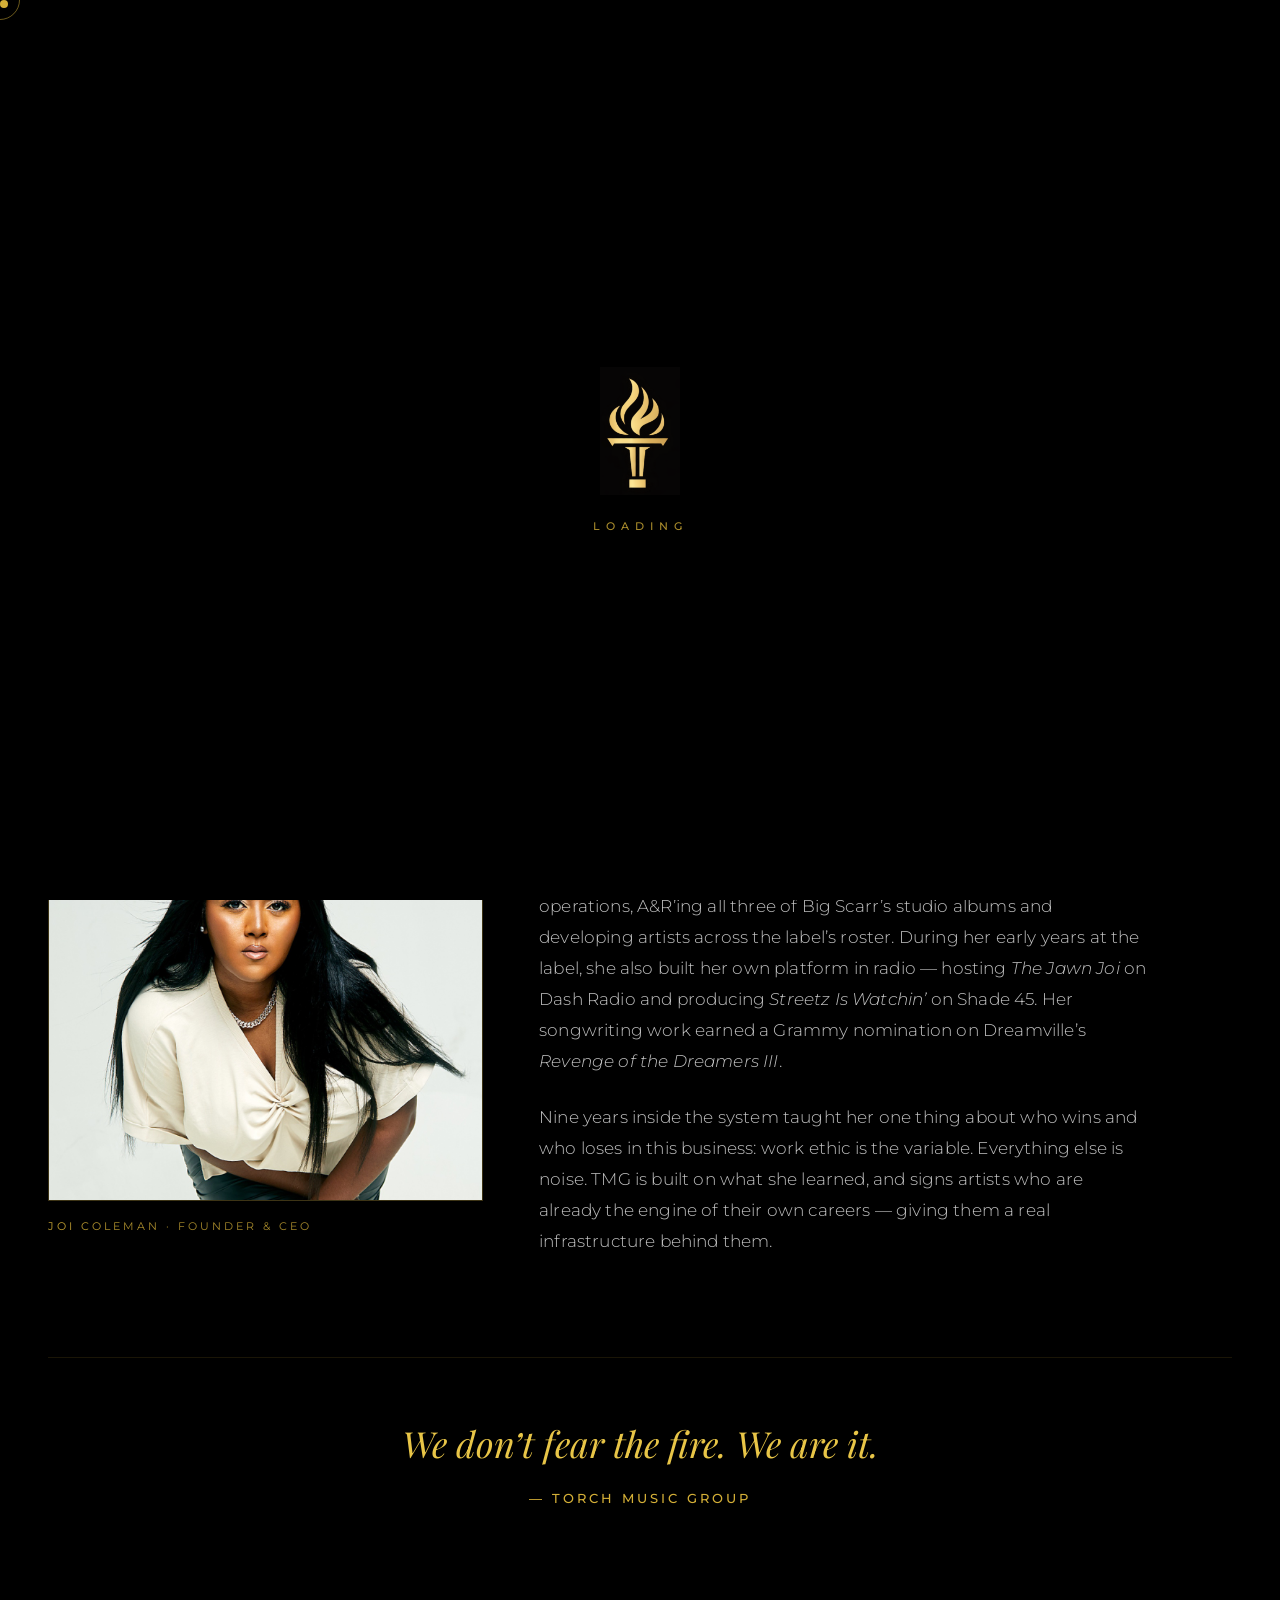
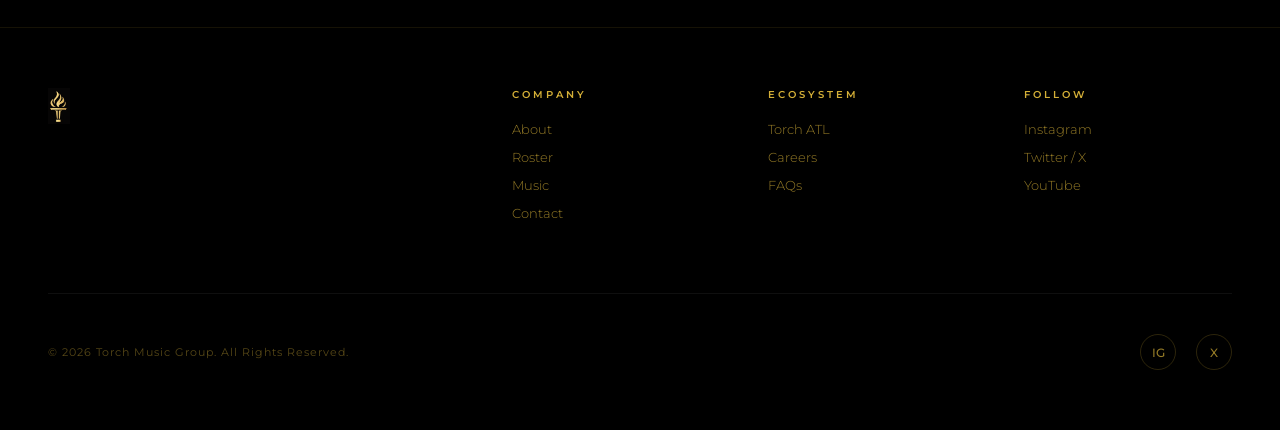
==== about.html @ 5629ee81 "Preview copy of torchmusicgroup.com (no CNAME, noindex) for testing changes Co-Authored-By: Claude F" ====
<!DOCTYPE html>
<html lang="en">
<head><meta name="robots" content="noindex, nofollow">
    <meta charset="UTF-8">
    <meta name="viewport" content="width=device-width, initial-scale=1.0">
    <title>About — Torch Music Group</title>
    <meta name="description" content="Atlanta-based music company built on four pillars: management, artist development and A&R, publishing, and Torch ATL. Vertically integrated by design.">
    <meta property="og:title" content="About — Torch Music Group">
    <meta property="og:description" content="Where talent is developed, careers are built, and legacies are made.">
    <meta property="og:image" content="https://torchmusicgroup.com/images/joi-coleman.jpg">
    <meta property="og:image:width" content="1200">
    <meta property="og:image:height" content="1200">
    <meta property="og:image:alt" content="Joi Coleman, Founder & CEO of Torch Music Group">
    <meta property="og:type" content="website">
    <meta name="twitter:card" content="summary_large_image">
    <meta name="twitter:image" content="https://torchmusicgroup.com/images/joi-coleman.jpg">
    <link rel="icon" type="image/svg+xml" href="data:image/svg+xml,<svg xmlns='http://www.w3.org/2000/svg' viewBox='0 0 100 100'><rect fill='%230A0A0A' width='100' height='100' rx='12'/><text x='50' y='68' font-size='50' text-anchor='middle' fill='%23D4AF37' font-family='Georgia'>T</text></svg>">
    <link rel="preconnect" href="https://fonts.googleapis.com">
    <link rel="preconnect" href="https://fonts.gstatic.com" crossorigin>
    <link href="https://fonts.googleapis.com/css2?family=Playfair+Display:ital,wght@0,400;0,500;0,600;0,700;0,800;0,900;1,400;1,500;1,600&family=Cormorant+Garamond:ital,wght@0,300;0,400;0,500;0,600;0,700;1,300;1,400&family=Montserrat:wght@200;300;400;500;600;700&display=swap" rel="stylesheet">
    <link rel="stylesheet" href="styles.css?v=20260506e">
</head>
<body>

<div class="loader" id="loader">
    <img src="images/tmg-gold-icon.png" alt="Loading" class="loader-icon">
    <span class="loader-text">Loading</span>
</div>

<div class="cursor-dot" id="cursorDot"></div>
<div class="cursor-ring" id="cursorRing"></div>

<nav id="navbar">
    <a href="index.html">
        <img src="images/tmg-torch-mark.png" alt="Torch Music Group" class="nav-logo" id="navLogo">
    </a>
    <ul class="nav-links">
        <li><a href="about.html">About</a></li>
        <li><a href="roster.html">Roster</a></li>
        <li><a href="music.html">Music</a></li>
        <li><a href="https://torchatl.com" target="_blank" rel="noopener">Torch ATL</a></li>
        <li><a href="careers.html">Careers</a></li>
        <li><a href="faqs.html">FAQs</a></li>
        <li><a href="contact.html">Contact</a></li>
    </ul>
    <div class="nav-socials">
        <a href="https://www.instagram.com/thetorchgroup/" target="_blank" rel="noopener" aria-label="Instagram">
            <svg width="16" height="16" viewBox="0 0 24 24" fill="none" stroke="currentColor" stroke-width="1.5"><rect x="2" y="2" width="20" height="20" rx="5"/><circle cx="12" cy="12" r="5"/><circle cx="17.5" cy="6.5" r="1.5" fill="currentColor" stroke="none"/></svg>
        </a>
        <a href="https://x.com/torchmusicgroup" target="_blank" rel="noopener" aria-label="X">
            <svg width="16" height="16" viewBox="0 0 24 24" fill="none" stroke="currentColor" stroke-width="1.5"><path d="M4 4l6.5 8L4 20h2l5.5-6.8L16 20h4l-6.8-8.4L20 4h-2l-5.2 6.4L8 4H4z"/></svg>
        </a>
    </div>
    <button class="nav-menu-btn" id="menuBtn" aria-label="Menu">
        <span></span><span></span><span></span>
    </button>
</nav>

<div class="mobile-menu" id="mobileMenu">
    <a href="about.html" onclick="closeMobile()">About</a>
    <a href="roster.html" onclick="closeMobile()">Roster</a>
    <a href="music.html" onclick="closeMobile()">Music</a>
    <a href="https://torchatl.com" target="_blank" rel="noopener">Torch ATL</a>
    <a href="careers.html" onclick="closeMobile()">Careers</a>
    <a href="faqs.html" onclick="closeMobile()">FAQs</a>
    <a href="contact.html" onclick="closeMobile()">Contact</a>
</div>

<section class="section about-page">
    <div class="section-inner">
        <div class="about-intro-grid">
            <div class="about-intro-left">
                <div class="about-section-heading about-section-heading--first reveal">About</div>
                <div class="gold-divider reveal reveal-delay-1"></div>
            </div>
            <div class="about-intro-right">
                <div class="about-copy">
                    <p class="section-text reveal reveal-delay-2">Torch Music Group is an Atlanta-based music company built around three connected pillars: management, A&amp;R and artist development, and publishing.</p>
                    <p class="section-text reveal reveal-delay-2">We carry the torch in honor of those who came before us. We believe artists are creative companies, careers are built record by record, and development is the work, not a phase. Every decision either compounds the career or costs it.</p>
                    <p class="section-text reveal reveal-delay-3">TMG is where talent is developed, careers are built, and legacies are made.</p>
                </div>
            </div>
        </div>

        <div class="about-block founder-block">
            <div class="about-section-heading reveal">The Founder</div>
            <div class="founder-layout">
                <figure class="founder-photo reveal">
                    <div class="founder-photo-frame">
                        <img src="images/joi-coleman.jpg" alt="Joi Coleman, Founder & CEO of Torch Music Group" loading="lazy">
                    </div>
                    <figcaption class="founder-photo-caption">Joi Coleman &middot; Founder &amp; CEO</figcaption>
                </figure>
                <div class="founder-bio about-copy">
                    <p class="section-text reveal reveal-delay-1">Torch Music Group was founded by Joi Coleman &mdash; a Philadelphia native, Atlanta-based Grammy-nominated songwriter and former Atlantic Records A&amp;R.</p>
                    <p class="section-text reveal reveal-delay-2">Joi spent nine years at Atlantic Records across A&amp;R and studio operations, A&amp;R&rsquo;ing all three of Big Scarr&rsquo;s studio albums and developing artists across the label&rsquo;s roster. During her early years at the label, she also built her own platform in radio &mdash; hosting <em>The Jawn Joi</em> on Dash Radio and producing <em>Streetz Is Watchin&rsquo;</em> on Shade 45. Her songwriting work earned a Grammy nomination on Dreamville&rsquo;s <em>Revenge of the Dreamers III</em>.</p>
                    <p class="section-text reveal reveal-delay-3">Nine years inside the system taught her one thing about who wins and who loses in this business: work ethic is the variable. Everything else is noise. TMG is built on what she learned, and signs artists who are already the engine of their own careers &mdash; giving them a real infrastructure behind them.</p>
                </div>
            </div>
        </div>

        <div class="founder-note reveal">
            <blockquote class="founder-quote">We don&rsquo;t fear the fire. We are it.</blockquote>
            <cite class="founder-cite">&mdash; Torch Music Group</cite>
        </div>
    </div>
</section>

<footer>
    <div class="footer-inner">
        <div class="footer-brand">
            <img src="images/tmg-gold-icon.png" alt="Torch Music Group" class="footer-logo">
        </div>
        <div class="footer-col">
            <div class="footer-col-title">Company</div>
            <a href="about.html">About</a>
            <a href="roster.html">Roster</a>
            <a href="music.html">Music</a>
            <a href="contact.html">Contact</a>
        </div>
        <div class="footer-col">
            <div class="footer-col-title">Ecosystem</div>
            <a href="https://torchatl.com" target="_blank" rel="noopener">Torch ATL</a>
            <a href="careers.html">Careers</a>
            <a href="faqs.html">FAQs</a>
        </div>
        <div class="footer-col">
            <div class="footer-col-title">Follow</div>
            <a href="https://www.instagram.com/thetorchgroup/" target="_blank" rel="noopener">Instagram</a>
            <a href="https://x.com/torchmusicgroup" target="_blank" rel="noopener">Twitter / X</a>
            <a href="https://www.youtube.com/@TheTorchGroup" target="_blank" rel="noopener">YouTube</a>
        </div>
    </div>
    <div class="footer-bottom">
        <div class="footer-copy">&copy; 2026 Torch Music Group. All Rights Reserved.</div>
        <div class="footer-socials">
            <a href="https://www.instagram.com/thetorchgroup/" target="_blank" rel="noopener" aria-label="Instagram">IG</a>
            <a href="https://x.com/torchmusicgroup" target="_blank" rel="noopener" aria-label="Twitter">X</a>
        </div>
    </div>
</footer>

<script src="script.js"></script>
</body>
</html>
---- styles.css ----
/* ═══════════════════════════════════════════════
   TORCH MUSIC GROUP — torchmusicgroup.com
   Brand: Black #000 / Gold #D4AF37 / White #FFF
   Typography: Playfair Display + Montserrat
   ═══════════════════════════════════════════════ */

*, *::before, *::after { margin: 0; padding: 0; box-sizing: border-box; }

:root {
    --black: #000000;
    --gold: #D4AF37;
    --gold-light: #E8C547;
    --gold-dark: #B8941F;
    --white: #FFFFFF;
    --off-white: #F5F3EF;
    --grey-dark: #111111;
    --grey-mid: #1A1A1A;
    --grey-text: #999;
    --serif: 'Playfair Display', 'Cormorant Garamond', Georgia, serif;
    --sans: 'Montserrat', 'Helvetica Neue', Helvetica, sans-serif;
}

html {
    scroll-behavior: smooth;
    scrollbar-width: thin;
    scrollbar-color: var(--gold) var(--black);
}

body {
    background: var(--black);
    color: var(--gold);
    font-family: var(--sans);
    overflow-x: hidden;
    -webkit-font-smoothing: antialiased;
}

::selection {
    background: var(--gold);
    color: var(--black);
}

a {
    color: var(--gold);
    text-decoration: none;
    transition: color 0.3s ease;
}

a:hover {
    color: var(--gold-light);
}

.gold {
    color: var(--gold);
}

/* ── Custom Cursor ── */

.cursor-dot {
    position: fixed;
    width: 8px;
    height: 8px;
    background: var(--gold);
    border-radius: 50%;
    pointer-events: none;
    z-index: 10000;
    mix-blend-mode: difference;
    transition: transform 0.15s ease;
}

.cursor-ring {
    position: fixed;
    width: 40px;
    height: 40px;
    border: 1px solid var(--gold);
    border-radius: 50%;
    pointer-events: none;
    z-index: 10000;
    transition: transform 0.3s ease, width 0.3s ease, height 0.3s ease;
    transform: translate(-50%, -50%);
    opacity: 0.5;
}

/* ── Loader ── */

.loader {
    position: fixed;
    inset: 0;
    background: var(--black);
    z-index: 9999;
    display: flex;
    align-items: center;
    justify-content: center;
    flex-direction: column;
    transition: opacity 0.8s ease, visibility 0.8s ease;
}

.loader.hidden {
    opacity: 0;
    visibility: hidden;
}

.loader-icon {
    width: 80px;
    height: auto;
    animation: loaderPulse 1.5s ease-in-out infinite;
}

.loader-text {
    margin-top: 24px;
    font-family: var(--sans);
    font-size: 11px;
    letter-spacing: 6px;
    text-transform: uppercase;
    color: var(--gold);
    font-weight: 500;
    opacity: 0.8;
    animation: loaderPulse 1.5s ease-in-out infinite;
}

@keyframes loaderPulse {
    0%, 100% { transform: scale(1); opacity: 0.7; }
    50% { transform: scale(1.08); opacity: 1; }
}

/* ── Navigation ── */

nav {
    position: fixed;
    top: 0;
    left: 0;
    right: 0;
    z-index: 1000;
    padding: 24px 48px;
    display: flex;
    align-items: center;
    justify-content: space-between;
    transition: background 0.4s ease, padding 0.3s ease, backdrop-filter 0.4s ease;
}

nav.scrolled {
    background: rgba(0, 0, 0, 0.85);
    backdrop-filter: blur(20px);
    -webkit-backdrop-filter: blur(20px);
    padding: 16px 48px;
    border-bottom: 1px solid rgba(212, 175, 55, 0.1);
}

.nav-logo {
    height: 56px;
    transition: height 0.3s ease;
}

nav.scrolled .nav-logo {
    height: 46px;
}

.nav-links {
    display: flex;
    gap: 36px;
    list-style: none;
}

.nav-links a {
    font-family: var(--sans);
    font-size: 11px;
    font-weight: 500;
    letter-spacing: 3px;
    text-transform: uppercase;
    color: var(--gold);
    text-decoration: none;
    position: relative;
    transition: color 0.3s ease;
}

.nav-links a::after {
    content: '';
    position: absolute;
    bottom: -4px;
    left: 0;
    width: 0;
    height: 1px;
    background: var(--gold);
    transition: width 0.4s cubic-bezier(0.25, 0.46, 0.45, 0.94);
}

.nav-links a:hover {
    color: var(--gold-light);
}

.nav-links a:hover::after {
    width: 100%;
}

.nav-menu-btn {
    display: none;
    flex-direction: column;
    gap: 6px;
    cursor: pointer;
    background: none;
    border: none;
    padding: 8px;
}

.nav-menu-btn span {
    display: block;
    width: 28px;
    height: 1px;
    background: var(--gold);
    transition: transform 0.3s ease, opacity 0.3s ease;
}

/* Mobile Menu */

.mobile-menu {
    position: fixed;
    inset: 0;
    background: var(--black);
    z-index: 999;
    display: flex;
    flex-direction: column;
    align-items: center;
    justify-content: center;
    gap: 32px;
    opacity: 0;
    visibility: hidden;
    transition: opacity 0.5s ease, visibility 0.5s ease;
}

.mobile-menu.active {
    opacity: 1;
    visibility: visible;
}

.mobile-menu a {
    font-family: var(--serif);
    font-size: 32px;
    color: var(--gold);
    text-decoration: none;
    transition: color 0.3s ease;
}

.mobile-menu a:hover {
    color: var(--gold-light);
}

/* ── Hero ── */

.hero {
    position: relative;
    height: 100vh;
    min-height: 700px;
    display: flex;
    align-items: center;
    justify-content: center;
    overflow: hidden;
}

.hero-video {
    position: absolute;
    inset: 0;
    width: 100%;
    height: 100%;
    object-fit: cover;
    z-index: 0;
    pointer-events: none;
    background: var(--black);
}

.hero-video-overlay {
    position: absolute;
    inset: 0;
    background: rgba(10, 10, 10, 0.65);
    z-index: 1;
    pointer-events: none;
}

.hero-bg {
    position: absolute;
    inset: 0;
    z-index: 1;
    background:
        radial-gradient(ellipse at 20% 80%, rgba(212, 175, 55, 0.08) 0%, transparent 50%),
        radial-gradient(ellipse at 80% 20%, rgba(212, 175, 55, 0.06) 0%, transparent 50%);
    pointer-events: none;
}

.hero-grain {
    position: absolute;
    inset: 0;
    opacity: 0.03;
    background-image: url("data:image/svg+xml,%3Csvg viewBox='0 0 256 256' xmlns='http://www.w3.org/2000/svg'%3E%3Cfilter id='noise'%3E%3CfeTurbulence baseFrequency='0.65' numOctaves='4' stitchTiles='stitch'/%3E%3C/filter%3E%3Crect width='100%25' height='100%25' filter='url(%23noise)' opacity='1'/%3E%3C/svg%3E");
    background-size: 256px;
    pointer-events: none;
}

.hero-particles {
    position: absolute;
    inset: 0;
    overflow: hidden;
}

.particle {
    position: absolute;
    width: 2px;
    height: 2px;
    background: var(--gold);
    border-radius: 50%;
    opacity: 0;
    animation: particleFloat 8s ease-in-out infinite;
}

@keyframes particleFloat {
    0% { transform: translateY(100vh) scale(0); opacity: 0; }
    20% { opacity: 0.6; }
    80% { opacity: 0.3; }
    100% { transform: translateY(-20vh) scale(1); opacity: 0; }
}

.hero-content {
    text-align: center;
    z-index: 2;
    padding: 0 24px;
}

.hero-logo-main {
    width: clamp(200px, 22vw, 340px);
    margin-bottom: 48px;
    opacity: 1;
    filter: drop-shadow(0 0 60px rgba(212, 175, 55, 0.2)) drop-shadow(0 0 25px rgba(212, 175, 55, 0.15));
    animation: logoSpin 8s linear infinite;
    transform-style: preserve-3d;
}

@keyframes logoSpin {
    0%   { transform: perspective(800px) rotateY(0deg); }
    100% { transform: perspective(800px) rotateY(360deg); }
}

.hero-headline {
    font-family: var(--serif);
    font-size: clamp(28px, 4vw, 56px);
    font-weight: 400;
    line-height: 1.2;
    color: var(--gold);
    margin-bottom: 24px;
    opacity: 0;
    animation: heroReveal 1.2s ease 0.5s forwards;
}

.hero-subtitle {
    font-family: var(--sans);
    font-size: clamp(11px, 1vw, 14px);
    letter-spacing: 5px;
    text-transform: uppercase;
    color: var(--gold);
    font-weight: 300;
    opacity: 0;
    margin-top: 8px;
    animation: heroReveal 1.2s ease 0.8s forwards;
}

.hero-ctas {
    margin-top: 48px;
    display: flex;
    gap: 32px;
    justify-content: center;
    align-items: center;
    opacity: 0;
    animation: heroReveal 1.2s ease 1.1s forwards;
}

.hero-btn-primary {
    display: inline-flex;
    align-items: center;
    padding: 16px 40px;
    border: 1px solid var(--gold);
    background: var(--gold);
    color: var(--black);
    font-family: var(--sans);
    font-size: 11px;
    letter-spacing: 3px;
    text-transform: uppercase;
    text-decoration: none;
    font-weight: 600;
    transition: background 0.4s ease, color 0.4s ease;
}

.hero-btn-primary:hover {
    background: transparent;
    color: var(--gold);
}

.hero-btn-secondary {
    font-family: var(--sans);
    font-size: 11px;
    letter-spacing: 3px;
    text-transform: uppercase;
    color: var(--gold);
    text-decoration: none;
    font-weight: 400;
    position: relative;
    transition: color 0.3s ease;
}

.hero-btn-secondary::after {
    content: '';
    position: absolute;
    bottom: -4px;
    left: 0;
    width: 100%;
    height: 1px;
    background: var(--gold);
    opacity: 0.4;
    transition: opacity 0.3s ease;
}

.hero-btn-secondary:hover::after {
    opacity: 1;
}

@keyframes heroReveal {
    from { opacity: 0; transform: translateY(30px); }
    to { opacity: 1; transform: translateY(0); }
}

.hero-scroll {
    position: absolute;
    bottom: 40px;
    left: 50%;
    transform: translateX(-50%);
    display: flex;
    flex-direction: column;
    align-items: center;
    gap: 8px;
    opacity: 0;
    animation: heroReveal 1.2s ease 1.5s forwards;
}

.hero-scroll span {
    font-size: 9px;
    letter-spacing: 4px;
    text-transform: uppercase;
    color: var(--gold);
    opacity: 0.6;
}

.scroll-line {
    width: 1px;
    height: 40px;
    background: linear-gradient(to bottom, var(--gold), transparent);
    animation: scrollPulse 2s ease-in-out infinite;
}

@keyframes scrollPulse {
    0%, 100% { opacity: 0.3; transform: scaleY(0.6); }
    50% { opacity: 1; transform: scaleY(1); }
}

/* ── Section Shared ── */

.section {
    padding: 120px 48px;
    position: relative;
}

.section-label {
    font-family: var(--sans);
    font-size: 10px;
    letter-spacing: 6px;
    text-transform: uppercase;
    color: var(--gold);
    margin-bottom: 16px;
    font-weight: 500;
}

.section-title {
    font-family: var(--serif);
    font-size: clamp(32px, 4.5vw, 64px);
    font-weight: 400;
    line-height: 1.15;
    margin-bottom: 24px;
    color: var(--gold);
}

.section-text {
    font-family: var(--sans);
    font-size: 15px;
    line-height: 1.8;
    color: var(--gold);
    max-width: 700px;
    font-weight: 300;
    opacity: 0.8;
}

.gold-divider {
    width: 40px;
    height: 1px;
    background: var(--gold);
    margin: 40px 0;
}

.section-inner {
    max-width: 1200px;
    margin: 0 auto;
}

/* ── Reveal Animations ── */

.reveal {
    opacity: 0;
    transform: translateY(40px);
    transition: opacity 0.8s ease, transform 0.8s ease;
}

.reveal.visible {
    opacity: 1;
    transform: translateY(0);
}

.reveal-delay-1 { transition-delay: 0.15s; }
.reveal-delay-2 { transition-delay: 0.3s; }
.reveal-delay-3 { transition-delay: 0.45s; }
.reveal-delay-4 { transition-delay: 0.6s; }

/* ── Arrow Link ── */

.arrow-link {
    font-family: var(--sans);
    font-size: 13px;
    letter-spacing: 2px;
    text-transform: uppercase;
    color: var(--gold);
    text-decoration: none;
    font-weight: 500;
    transition: color 0.3s ease;
}

.arrow-link:hover {
    color: var(--gold-light);
}

/* ── Brief Intro Block ── */

.intro-block {
    background: var(--black);
    padding: 100px 48px;
    border-top: 1px solid rgba(212, 175, 55, 0.08);
}

.intro-inner {
    max-width: 800px;
    text-align: center;
}

.intro-text {
    font-family: var(--sans);
    font-size: clamp(16px, 1.5vw, 20px);
    line-height: 1.9;
    color: var(--gold);
    font-weight: 300;
    opacity: 0.85;
}

/* ── Featured Artists (Homepage) ── */

.featured-artists {
    background: var(--white);
    border-top: 1px solid rgba(0, 0, 0, 0.06);
    padding-bottom: 80px;
}

.featured-artists .section-label {
    color: var(--gold-dark);
}

.featured-artists .section-title {
    color: var(--black);
}

.featured-link {
    text-align: center;
    margin-top: 48px;
}

.featured-link .arrow-link {
    color: var(--gold-dark);
    font-size: 14px;
    letter-spacing: 3px;
}

.featured-link .arrow-link:hover {
    color: var(--gold);
}

/* ── Torch ATL Teaser (Homepage) ── */

.torch-atl-teaser {
    background: var(--grey-dark);
    padding: 0;
    overflow: hidden;
}

.torch-atl-teaser-inner {
    display: grid;
    grid-template-columns: 1fr 1fr;
    min-height: 500px;
}

.teaser-image {
    overflow: hidden;
}

.teaser-photo {
    width: 100%;
    height: 100%;
    object-fit: cover;
    filter: brightness(0.75);
    transition: filter 0.5s ease, transform 0.5s ease;
}

.teaser-image:hover .teaser-photo {
    filter: brightness(0.85);
    transform: scale(1.03);
}

.teaser-content {
    display: flex;
    flex-direction: column;
    justify-content: center;
    padding: 80px 64px;
}

.teaser-headline {
    font-family: var(--serif);
    font-size: clamp(24px, 2.5vw, 36px);
    font-weight: 400;
    color: var(--gold);
    margin-bottom: 20px;
    line-height: 1.3;
}

.teaser-text {
    font-family: var(--sans);
    font-size: 15px;
    color: var(--gold);
    line-height: 1.8;
    font-weight: 300;
    opacity: 0.8;
    margin-bottom: 32px;
}

/* ── Closing Strip ── */

.closing-strip {
    background: var(--black);
    padding: 120px 48px;
    text-align: center;
    border-top: 1px solid rgba(212, 175, 55, 0.08);
    border-bottom: 1px solid rgba(212, 175, 55, 0.08);
}

.closing-text {
    font-family: var(--serif);
    font-size: clamp(22px, 3vw, 40px);
    font-weight: 400;
    color: var(--gold);
    line-height: 1.4;
    max-width: 700px;
    margin: 0 auto;
}

/* ── About Page ── */

.about-page {
    background: var(--black);
}

.about-copy {
    max-width: 700px;
    margin-bottom: 80px;
}

.about-copy .section-text {
    margin-bottom: 24px;
}

/* What We Do — Pillars */

.what-we-do {
    display: grid;
    grid-template-columns: repeat(3, 1fr);
    gap: 48px;
    margin-top: 40px;
    padding-top: 0;
    align-items: stretch;
}

.what-we-do.four-pillars {
    grid-template-columns: repeat(2, 1fr);
    gap: 48px 64px;
    max-width: 900px;
}

.about-section-heading {
    font-family: var(--serif);
    font-size: clamp(22px, 2.4vw, 30px);
    font-weight: 500;
    color: var(--gold);
    margin-top: 80px;
    padding-top: 60px;
    padding-bottom: 8px;
    border-top: 1px solid rgba(212, 175, 55, 0.12);
    letter-spacing: 0.02em;
}

.about-section-heading--first {
    margin-top: 0;
    padding-top: 0;
    border-top: none;
    margin-bottom: 16px;
}

/* About intro — two-column layout */

.about-intro-grid {
    display: grid;
    grid-template-columns: 200px 1fr;
    gap: 0 80px;
    align-items: start;
    padding-top: 20px;
    margin-bottom: 80px;
}

.about-intro-left {
    position: sticky;
    top: 120px;
}

.about-intro-grid .about-section-heading--first {
    font-size: 3.5rem !important;
    line-height: 1.1;
    margin-bottom: 24px;
    padding-bottom: 0;
    letter-spacing: 0.04em;
}

.about-intro-left .gold-divider {
    margin-top: 16px;
    margin-bottom: 0;
    width: 40px;
}

.about-intro-left {
    overflow: visible;
    max-width: 200px;
    min-width: 0;
}

.about-intro-grid .about-copy {
    position: relative;
    padding-left: 28px;
    border-left: 2px solid rgba(184, 149, 71, 0.65);
    max-width: 680px;
    margin-bottom: 0;
}

.about-page .about-copy .section-text,
.about-page .wwd-text {
    font-family: var(--sans);
    font-size: 1.05rem;
    line-height: 1.85;
    margin-bottom: 1.5rem;
    color: rgba(255, 255, 255, 0.75);
    letter-spacing: 0.01em;
    font-weight: 300;
    opacity: 1;
    max-width: none;
}

.about-page .wwd-text {
    margin-bottom: 0;
}

.about-page .about-block .about-copy .section-text:last-child {
    margin-bottom: 0;
}

.about-intro-grid .about-copy .section-text {
    font-size: 1.05rem;
    line-height: 1.85;
    margin-bottom: 1.5rem;
    color: rgba(255, 255, 255, 0.75);
    letter-spacing: 0.01em;
}

.about-intro-grid .about-copy .section-text:first-child {
    color: rgba(255, 255, 255, 0.85);
    font-size: 1.1rem;
}

.about-intro-grid .about-copy .section-text:nth-child(2) {
    font-weight: 500;
    color: rgba(255, 255, 255, 0.9);
}

.about-intro-grid .about-copy .section-text:last-child {
    font-size: 1.2rem;
    color: #b89547;
    font-style: italic;
    letter-spacing: 0.02em;
    margin-top: 2rem;
    margin-bottom: 0;
    border-top: 1px solid rgba(184, 149, 71, 0.25);
    padding-top: 1.5rem;
}

.about-block {
    margin-top: 0;
}

.about-block .about-copy {
    margin-top: 24px;
    margin-bottom: 0;
}

/* Founder — side-by-side photo + bio */

.founder-block .about-section-heading {
    margin-bottom: 40px;
}

.founder-layout {
    display: grid;
    grid-template-columns: minmax(0, 5fr) minmax(0, 7fr);
    gap: 56px;
    align-items: center;
    max-width: 1100px;
}

.founder-photo {
    margin: 0;
}

.founder-photo-frame {
    position: relative;
    overflow: hidden;
    border: 1px solid rgba(212, 175, 55, 0.25);
    background: #0A0A0A;
    box-shadow: 0 30px 80px -30px rgba(0, 0, 0, 0.8), 0 0 0 1px rgba(212, 175, 55, 0.08) inset;
}

.founder-photo img {
    display: block;
    width: 100%;
    height: auto;
    aspect-ratio: 1 / 1;
    object-fit: cover;
    object-position: center 28%;
    transition: transform 0.8s ease;
}

.founder-photo:hover img {
    transform: scale(1.02);
}

.founder-photo-caption {
    display: block;
    margin-top: 18px;
    font-family: var(--sans);
    font-size: 11px;
    letter-spacing: 3px;
    text-transform: uppercase;
    color: var(--gold);
}

.founder-bio {
    margin-top: 0 !important;
}

.wwd-pillar {
    padding-top: 24px;
    border-top: 2px solid var(--gold);
    display: flex;
    flex-direction: column;
    height: 100%;
}

.wwd-title {
    font-family: var(--serif);
    font-size: 20px;
    font-weight: 500;
    color: var(--gold);
    margin-bottom: 16px;
}

.wwd-text {
    font-family: var(--sans);
    font-size: 14px;
    line-height: 1.8;
    color: var(--gold);
    font-weight: 300;
    opacity: 0.75;
}

/* Founder Note */

.founder-note {
    margin-top: 100px;
    padding-top: 60px;
    border-top: 1px solid rgba(212, 175, 55, 0.12);
    text-align: center;
}

.founder-quote {
    font-family: var(--serif);
    font-size: clamp(24px, 3vw, 36px);
    font-weight: 400;
    font-style: italic;
    color: var(--gold-light);
    margin-bottom: 20px;
    line-height: 1.4;
}

.founder-cite {
    font-family: var(--sans);
    font-size: 13px;
    letter-spacing: 3px;
    text-transform: uppercase;
    color: var(--gold);
    font-weight: 500;
    font-style: normal;
}

/* ── Roster ── */

.artists-section {
    background: var(--white);
    border-top: 1px solid rgba(0, 0, 0, 0.06);
}

.artists-section .section-label {
    color: var(--gold-dark);
}

.artists-section .section-title {
    color: var(--black);
}

.artists-section .section-text {
    color: #333;
}

.artist-strip {
    display: grid;
    grid-template-columns: repeat(2, 1fr);
    gap: 2px;
    margin-top: 60px;
}

.roster-grid {
    max-width: 900px;
    margin-left: auto;
    margin-right: auto;
}

.artist-strip-card {
    background: var(--off-white);
    border: 1px solid rgba(0, 0, 0, 0.08);
    padding: 0;
    transition: all 0.4s ease;
    overflow: hidden;
}

.artist-strip-card:hover {
    border-color: rgba(212, 175, 55, 0.4);
    box-shadow: 0 8px 32px rgba(0, 0, 0, 0.1);
}

.artist-strip-img {
    aspect-ratio: 3/4;
    background: var(--black);
    display: flex;
    align-items: center;
    justify-content: center;
    overflow: hidden;
}

.artist-strip-img.has-photo {
    background: var(--grey-mid);
}

.artist-photo {
    width: 100%;
    height: 100%;
    object-fit: cover;
    filter: grayscale(30%) brightness(0.8);
    transition: filter 0.5s ease, transform 0.5s ease;
}

.artist-strip-card:hover .artist-photo {
    filter: grayscale(0%) brightness(0.9);
    transform: scale(1.04);
}

.artist-strip-info {
    padding: 24px;
}

.artist-strip-info h3 {
    font-family: var(--serif);
    font-size: 20px;
    color: var(--black);
    margin-bottom: 8px;
}

.artist-descriptor {
    font-family: var(--sans);
    font-size: 13px;
    color: #555;
    line-height: 1.6;
    font-weight: 300;
    font-style: italic;
    margin-bottom: 16px;
}

.artist-strip-links {
    display: flex;
    gap: 12px;
    flex-wrap: wrap;
}

.artist-link {
    font-family: var(--sans);
    font-size: 10px;
    letter-spacing: 2px;
    text-transform: uppercase;
    color: var(--gold-dark);
    border: 1px solid var(--gold);
    padding: 6px 14px;
    text-decoration: none;
    transition: all 0.3s ease;
    font-weight: 500;
}

.artist-link:hover {
    background: var(--gold);
    color: var(--black);
}

/* Roster Bottom */

.roster-bottom {
    text-align: center;
    margin-top: 80px;
    padding-top: 48px;
    border-top: 1px solid rgba(0, 0, 0, 0.08);
}

.roster-bottom-text {
    font-family: var(--sans);
    font-size: 16px;
    color: var(--black);
    font-weight: 400;
    margin-bottom: 16px;
}

.roster-bottom .arrow-link {
    color: var(--gold-dark);
}

/* ── Merch / Sync ── */

.sync-section {
    background: var(--off-white);
    border-top: 1px solid rgba(0, 0, 0, 0.06);
}

.sync-section .section-label {
    color: var(--gold-dark);
}

.sync-section .section-title {
    color: var(--black);
}

.sync-section .section-text {
    color: #333;
}

.sync-grid {
    display: grid;
    grid-template-columns: repeat(4, 1fr);
    gap: 32px;
    margin-top: 60px;
}

.sync-category {
    text-align: center;
    padding: 40px 24px;
    border: 1px solid rgba(0, 0, 0, 0.08);
    background: var(--white);
    transition: all 0.4s ease;
}

.sync-category:hover {
    border-color: rgba(212, 175, 55, 0.4);
    box-shadow: 0 8px 32px rgba(0, 0, 0, 0.08);
}

.sync-icon {
    margin-bottom: 20px;
}

.sync-category h3 {
    font-family: var(--serif);
    font-size: 18px;
    color: var(--black);
    margin-bottom: 8px;
}

.sync-category p {
    font-family: var(--sans);
    font-size: 13px;
    color: #444;
    line-height: 1.6;
    font-weight: 300;
}

.sync-cta {
    text-align: center;
    margin-top: 60px;
    padding-top: 40px;
    border-top: 1px solid rgba(212, 175, 55, 0.1);
}

.sync-cta p {
    font-family: var(--sans);
    font-size: 15px;
    color: #333;
    margin-bottom: 24px;
}

/* ── Music ── */

.music {
    background: var(--black);
}

.music-grid {
    display: grid;
    grid-template-columns: repeat(auto-fill, minmax(240px, 1fr));
    gap: 32px;
    margin-top: 60px;
}

.music-card {
    cursor: pointer;
    transition: transform 0.4s ease;
}

.music-card:hover {
    transform: translateY(-8px);
}

.music-cover {
    aspect-ratio: 1;
    background: var(--grey-mid);
    border: 1px solid rgba(212, 175, 55, 0.08);
    position: relative;
    overflow: hidden;
    margin-bottom: 16px;
}

.music-cover-placeholder {
    width: 100%;
    height: 100%;
    display: flex;
    align-items: center;
    justify-content: center;
    background: linear-gradient(135deg, var(--grey-mid) 0%, var(--black) 100%);
}

.music-cover-placeholder svg {
    width: 48px;
    opacity: 0.15;
}

.music-play {
    position: absolute;
    bottom: 16px;
    right: 16px;
    width: 48px;
    height: 48px;
    background: var(--gold);
    border-radius: 50%;
    display: flex;
    align-items: center;
    justify-content: center;
    opacity: 0;
    transform: translateY(8px);
    transition: opacity 0.3s ease, transform 0.3s ease;
}

.music-card:hover .music-play {
    opacity: 1;
    transform: translateY(0);
}

.music-play svg {
    width: 16px;
    fill: var(--black);
    margin-left: 2px;
}

.music-title {
    font-family: var(--serif);
    font-size: 17px;
    color: var(--gold);
    margin-bottom: 4px;
}

.music-artist {
    font-family: var(--sans);
    font-size: 12px;
    color: var(--gold);
    letter-spacing: 1px;
    opacity: 0.7;
}

a.music-card {
    text-decoration: none;
    color: inherit;
    display: block;
}

.music-cover-img {
    width: 100%;
    height: 100%;
    object-fit: cover;
    display: block;
}

.releases-subhead {
    font-family: var(--sans);
    font-size: 11px;
    letter-spacing: 3px;
    text-transform: uppercase;
    color: var(--gold);
    opacity: 0.7;
    margin-top: 60px;
    margin-bottom: 0;
    font-weight: 400;
}

.releases-subhead + .music-grid {
    margin-top: 24px;
}

.releases-empty {
    font-family: var(--sans);
    font-size: 13px;
    color: var(--gold);
    opacity: 0.5;
    letter-spacing: 1px;
    padding: 40px 0;
}

/* ── Music Embeds ── */

.music-embeds {
    margin-top: 80px;
    text-align: center;
}

.embed-heading {
    font-family: var(--serif);
    font-size: 28px;
    color: var(--gold);
    margin-bottom: 8px;
}

.embed-sub {
    font-family: var(--sans);
    font-size: 14px;
    color: var(--gold);
    opacity: 0.7;
    margin-bottom: 40px;
    font-weight: 300;
}

.embed-placeholder {
    display: grid;
    grid-template-columns: 1fr 1fr;
    gap: 32px;
}

.embed-box {
    aspect-ratio: 16/9;
    background: var(--grey-mid);
    border: 1px solid rgba(212, 175, 55, 0.08);
    display: flex;
    flex-direction: column;
    align-items: center;
    justify-content: center;
    gap: 12px;
    transition: border-color 0.3s ease;
}

.embed-box:hover {
    border-color: rgba(212, 175, 55, 0.2);
}

.embed-box span {
    font-family: var(--sans);
    font-size: 13px;
    color: var(--gold);
    font-weight: 500;
    letter-spacing: 2px;
    text-transform: uppercase;
}

.embed-note {
    font-size: 11px !important;
    opacity: 0.5;
    letter-spacing: 0 !important;
    text-transform: none !important;
}

/* ── Careers ── */

.careers-section {
    background: var(--white);
    border-top: 1px solid rgba(0, 0, 0, 0.06);
}

.careers-section .section-label {
    color: var(--gold-dark);
}

.careers-section .section-title {
    color: var(--black);
}

.careers-section .section-text {
    color: #333;
}

.careers-grid {
    display: grid;
    grid-template-columns: repeat(3, 1fr);
    gap: 2px;
    margin-top: 60px;
}

.career-card {
    background: var(--off-white);
    border: 1px solid rgba(0, 0, 0, 0.08);
    padding: 40px;
    transition: all 0.4s ease;
    position: relative;
}

.career-card::before {
    content: '';
    position: absolute;
    top: 0;
    left: 0;
    width: 0;
    height: 2px;
    background: var(--gold);
    transition: width 0.4s ease;
}

.career-card:hover::before {
    width: 100%;
}

.career-card:hover {
    border-color: rgba(212, 175, 55, 0.4);
    box-shadow: 0 8px 32px rgba(0, 0, 0, 0.1);
}

.career-card h3 {
    font-family: var(--serif);
    font-size: 22px;
    color: var(--black);
    margin-bottom: 8px;
}

.career-type {
    font-family: var(--sans);
    font-size: 10px;
    letter-spacing: 2px;
    text-transform: uppercase;
    color: var(--gold-dark);
    font-weight: 500;
    display: block;
    margin-bottom: 16px;
}

.career-card p {
    font-family: var(--sans);
    font-size: 14px;
    color: #444;
    line-height: 1.7;
    font-weight: 300;
    margin-bottom: 24px;
}

.career-apply {
    font-family: var(--sans);
    font-size: 10px;
    letter-spacing: 3px;
    text-transform: uppercase;
    color: var(--gold-dark);
    border: 1px solid var(--gold);
    padding: 10px 24px;
    text-decoration: none;
    font-weight: 500;
    transition: all 0.3s ease;
    display: inline-block;
}

.career-apply:hover {
    background: var(--gold);
    color: var(--black);
}

.careers-note {
    font-family: var(--sans);
    font-size: 14px;
    color: #555;
    text-align: center;
    margin-top: 40px;
    font-weight: 300;
}

.careers-note a {
    color: var(--gold-dark);
    text-decoration: underline;
}

/* ── FAQs ── */

.faqs-section {
    background: var(--off-white);
    border-top: 1px solid rgba(0, 0, 0, 0.06);
}

.faqs-section .section-label {
    color: var(--gold-dark);
}

.faqs-section .section-title {
    color: var(--black);
}

.faq-list {
    max-width: 800px;
    margin: 60px auto 0;
}

.faq-category {
    margin-bottom: 48px;
}

.faq-category-title {
    font-family: var(--sans);
    font-size: 10px;
    letter-spacing: 4px;
    text-transform: uppercase;
    color: var(--gold-dark);
    font-weight: 600;
    margin-bottom: 16px;
    padding-bottom: 12px;
    border-bottom: 1px solid rgba(0, 0, 0, 0.1);
}

.faq-item {
    border-bottom: 1px solid rgba(0, 0, 0, 0.08);
}

.faq-question {
    width: 100%;
    background: none;
    border: none;
    padding: 20px 0;
    font-family: var(--serif);
    font-size: 17px;
    color: var(--black);
    text-align: left;
    cursor: pointer;
    display: flex;
    justify-content: space-between;
    align-items: center;
    transition: opacity 0.3s ease;
}

.faq-question:hover {
    opacity: 0.8;
}

.faq-toggle {
    font-family: var(--sans);
    font-size: 20px;
    font-weight: 300;
    color: var(--gold-dark);
    transition: transform 0.3s ease;
    flex-shrink: 0;
    margin-left: 16px;
}

.faq-answer {
    max-height: 0;
    overflow: hidden;
    transition: max-height 0.4s ease, padding 0.4s ease;
}

.faq-answer.open {
    max-height: 300px;
    padding-bottom: 20px;
}

.faq-answer p {
    font-family: var(--sans);
    font-size: 14px;
    color: #444;
    line-height: 1.8;
    font-weight: 300;
}

.faq-answer a {
    color: var(--gold-dark);
    text-decoration: underline;
}

/* ── Subscribe / Newsletter ── */

.subscribe-section {
    background: var(--off-white);
    border-top: 1px solid rgba(0, 0, 0, 0.06);
    border-bottom: 1px solid rgba(0, 0, 0, 0.06);
    text-align: center;
}

.subscribe-section .section-title {
    color: var(--black);
}

.subscribe-section .section-text {
    color: #333;
}

.subscribe-inner {
    max-width: 600px;
    margin: 0 auto;
}

.subscribe-form {
    display: flex;
    gap: 0;
    max-width: 500px;
    margin: 0 auto;
}

.subscribe-form input {
    flex: 1;
    padding: 16px 20px;
    background: var(--white);
    border: 1px solid rgba(0, 0, 0, 0.15);
    border-right: none;
    color: var(--black);
    font-family: var(--sans);
    font-size: 14px;
    outline: none;
    font-weight: 300;
}

.subscribe-form input::placeholder {
    color: #999;
}

.subscribe-form input:focus {
    border-color: var(--gold);
}

.subscribe-form button {
    padding: 16px 28px;
    background: var(--gold);
    color: var(--black);
    border: 1px solid var(--gold);
    font-family: var(--sans);
    font-size: 10px;
    letter-spacing: 2px;
    text-transform: uppercase;
    font-weight: 600;
    cursor: pointer;
    transition: all 0.3s ease;
    white-space: nowrap;
}

.subscribe-form button:hover {
    background: var(--gold-light);
}

/* ── Torch ATL Page ── */

.torch-atl-page {
    background: var(--black);
}

.torch-atl-hero {
    margin-top: 48px;
    margin-bottom: 60px;
    overflow: hidden;
    aspect-ratio: 21/9;
}

.torch-atl-hero-img {
    width: 100%;
    height: 100%;
    object-fit: cover;
    filter: brightness(0.8);
    transition: filter 0.5s ease;
}

.torch-atl-hero:hover .torch-atl-hero-img {
    filter: brightness(0.9);
}

.torch-atl-copy {
    max-width: 700px;
    margin-bottom: 80px;
}

.torch-atl-copy .section-text {
    margin-bottom: 24px;
}

/* Amenities */

.torch-atl-amenities {
    margin-bottom: 80px;
    padding-top: 60px;
    border-top: 1px solid rgba(212, 175, 55, 0.12);
}

.amenities-heading {
    font-family: var(--sans);
    font-size: 10px;
    letter-spacing: 6px;
    text-transform: uppercase;
    color: var(--gold);
    font-weight: 600;
    margin-bottom: 32px;
}

.amenities-list {
    list-style: none;
    display: grid;
    grid-template-columns: 1fr 1fr;
    gap: 20px;
    max-width: 600px;
}

.amenities-list li {
    font-family: var(--sans);
    font-size: 15px;
    color: var(--gold);
    font-weight: 300;
    opacity: 0.8;
    padding-left: 20px;
    position: relative;
}

.amenities-list li::before {
    content: '';
    position: absolute;
    left: 0;
    top: 10px;
    width: 6px;
    height: 1px;
    background: var(--gold);
}

/* Positioning Strip */

.positioning-strip {
    text-align: center;
    padding: 60px 0;
    margin-bottom: 48px;
    border-top: 1px solid rgba(212, 175, 55, 0.08);
    border-bottom: 1px solid rgba(212, 175, 55, 0.08);
}

.positioning-text {
    font-family: var(--serif);
    font-size: clamp(22px, 2.5vw, 32px);
    font-weight: 400;
    color: var(--gold);
}

/* Torch ATL CTA */

.torch-atl-cta {
    text-align: center;
}

/* ── Contact ── */

.contact {
    background: var(--black);
    text-align: center;
    padding: 160px 48px;
    position: relative;
}

.contact::before {
    content: '';
    position: absolute;
    inset: 0;
    background: radial-gradient(ellipse at center, rgba(212, 175, 55, 0.04), transparent 70%);
}

.contact-inner {
    position: relative;
    z-index: 2;
}

.contact-title {
    font-family: var(--serif);
    font-size: clamp(36px, 5vw, 72px);
    font-weight: 400;
    line-height: 1.15;
    max-width: 800px;
    margin: 0 auto 60px;
    color: var(--gold);
}

.contact-categories {
    display: flex;
    justify-content: center;
    gap: 80px;
    margin-bottom: 60px;
    flex-wrap: wrap;
}

.contact-category {
    display: flex;
    flex-direction: column;
    gap: 8px;
}

.contact-email-label {
    font-family: var(--sans);
    font-size: 9px;
    letter-spacing: 3px;
    text-transform: uppercase;
    color: var(--gold);
    font-weight: 600;
}

.contact-category a {
    font-family: var(--sans);
    font-size: 16px;
    color: var(--gold);
    font-weight: 300;
}

.contact-category a:hover {
    color: var(--gold-light);
}

.contact-socials {
    display: flex;
    justify-content: center;
    gap: 24px;
}

.social-icon {
    width: 48px;
    height: 48px;
    border: 1px solid rgba(212, 175, 55, 0.3);
    border-radius: 50%;
    display: flex;
    align-items: center;
    justify-content: center;
    color: var(--gold);
    transition: border-color 0.3s ease, background 0.3s ease, color 0.3s ease;
}

.social-icon:hover {
    border-color: var(--gold);
    background: var(--gold);
    color: var(--black);
}

.contact-btn {
    display: inline-flex;
    align-items: center;
    gap: 12px;
    padding: 18px 48px;
    border: 1px solid var(--gold);
    background: transparent;
    color: var(--gold);
    font-family: var(--sans);
    font-size: 11px;
    letter-spacing: 4px;
    text-transform: uppercase;
    text-decoration: none;
    font-weight: 500;
    transition: background 0.4s ease, color 0.4s ease;
    cursor: pointer;
}

.contact-btn:hover {
    background: var(--gold);
    color: var(--black);
}

/* ── Footer ── */

footer {
    background: var(--black);
    border-top: 1px solid rgba(212, 175, 55, 0.1);
    padding: 60px 48px;
}

.footer-inner {
    display: grid;
    grid-template-columns: 2fr 1fr 1fr 1fr;
    gap: 48px;
    margin-bottom: 60px;
    max-width: 1200px;
    margin-left: auto;
    margin-right: auto;
}

.footer-brand {
    max-width: 300px;
}

.footer-logo {
    height: 36px;
}

.footer-col-title {
    font-family: var(--sans);
    font-size: 10px;
    letter-spacing: 3px;
    text-transform: uppercase;
    color: var(--gold);
    font-weight: 600;
    margin-bottom: 20px;
}

.footer-col a {
    display: block;
    font-family: var(--sans);
    font-size: 13px;
    color: var(--gold);
    text-decoration: none;
    margin-bottom: 12px;
    transition: color 0.3s ease;
    font-weight: 300;
    opacity: 0.7;
}

.footer-col a:hover {
    color: var(--gold-light);
    opacity: 1;
}

.footer-bottom {
    display: flex;
    justify-content: space-between;
    align-items: center;
    padding-top: 40px;
    border-top: 1px solid rgba(255, 255, 255, 0.06);
    max-width: 1200px;
    margin: 0 auto;
}

.footer-copy {
    font-family: var(--sans);
    font-size: 11px;
    color: var(--gold);
    letter-spacing: 1px;
    opacity: 0.4;
}

.footer-socials {
    display: flex;
    gap: 20px;
}

.footer-socials a {
    width: 36px;
    height: 36px;
    border: 1px solid rgba(212, 175, 55, 0.3);
    border-radius: 50%;
    display: flex;
    align-items: center;
    justify-content: center;
    color: var(--gold);
    text-decoration: none;
    font-size: 12px;
    transition: border-color 0.3s ease, color 0.3s ease;
    font-family: var(--sans);
    font-weight: 500;
    opacity: 0.7;
}

.footer-socials a:hover {
    border-color: var(--gold-light);
    color: var(--gold-light);
    opacity: 1;
}

/* ── Nav Socials ── */

.nav-socials {
    display: flex;
    gap: 16px;
    align-items: center;
    margin-left: 24px;
}

.nav-socials a {
    color: var(--gold);
    opacity: 0.6;
    transition: opacity 0.3s ease;
}

.nav-socials a:hover {
    opacity: 1;
}

/* ── Responsive ── */

@media (max-width: 1024px) {
    .section { padding: 80px 32px; }
    .what-we-do { grid-template-columns: 1fr; gap: 40px; }
    .what-we-do.four-pillars { grid-template-columns: repeat(2, 1fr); gap: 40px 32px; }
    .founder-layout { grid-template-columns: 1fr; gap: 40px; max-width: 560px; }
    .founder-photo img { aspect-ratio: 4 / 5; object-position: center 25%; }
    .about-intro-grid { grid-template-columns: 1fr; gap: 24px; padding-top: 0; margin-bottom: 60px; }
    .about-intro-left { position: static; top: auto; }
    .about-intro-grid .about-section-heading--first { font-size: 2.5rem !important; }
    .torch-atl-teaser-inner { grid-template-columns: 1fr; }
    .teaser-image { aspect-ratio: 16/9; }
    .teaser-content { padding: 60px 32px; }
    .footer-inner { grid-template-columns: 1fr 1fr; }
    .nav-socials { display: none; }
    .amenities-list { grid-template-columns: 1fr; }
    .artist-strip { grid-template-columns: repeat(2, 1fr); }
    .sync-grid { grid-template-columns: repeat(2, 1fr); }
    .careers-grid { grid-template-columns: 1fr; }
    .embed-placeholder { grid-template-columns: 1fr; }
}

@media (max-width: 768px) {
    nav { padding: 16px 24px; }
    .nav-links { display: none; }
    .nav-menu-btn { display: flex; }
    .section { padding: 64px 24px; }
    .artist-strip { grid-template-columns: 1fr; }
    .sync-grid { grid-template-columns: 1fr; }
    .music-grid { grid-template-columns: 1fr 1fr; }
    .footer-inner { grid-template-columns: 1fr; }
    .footer-bottom { flex-direction: column; gap: 20px; text-align: center; }
    .cursor-dot, .cursor-ring { display: none; }
    .contact { padding: 100px 24px; }
    .contact-categories { flex-direction: column; gap: 32px; }
    .intro-block { padding: 64px 24px; }
    .closing-strip { padding: 80px 24px; }
    .hero-ctas { flex-direction: column; gap: 16px; }
    .torch-atl-hero { aspect-ratio: 16/9; }
    .subscribe-form { flex-direction: column; }
    .subscribe-form input { border-right: 1px solid rgba(0, 0, 0, 0.15); }
    .what-we-do.four-pillars { grid-template-columns: 1fr; gap: 32px; }
}

@media (max-width: 480px) {
    .hero-headline { font-size: 28px; }
    .hero-logo-main { width: 180px; }
    .music-grid { grid-template-columns: 1fr; }
}
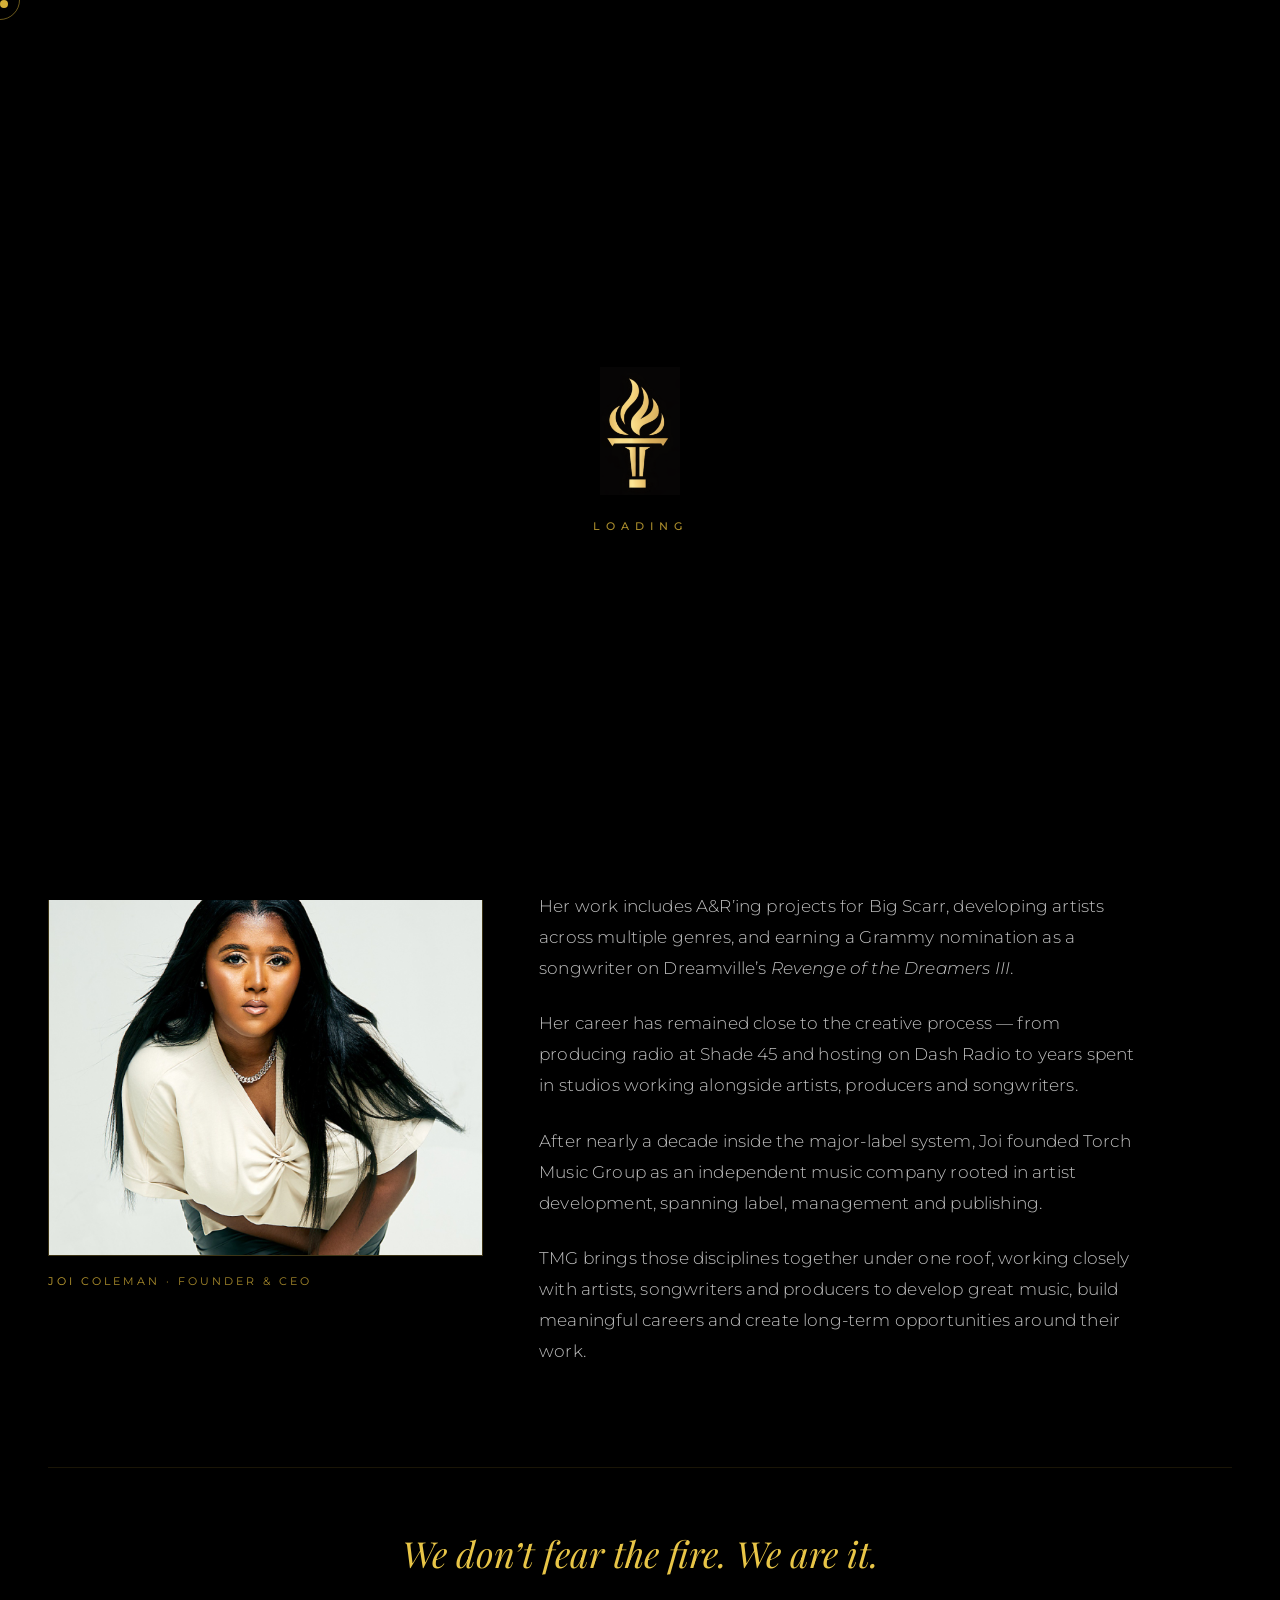
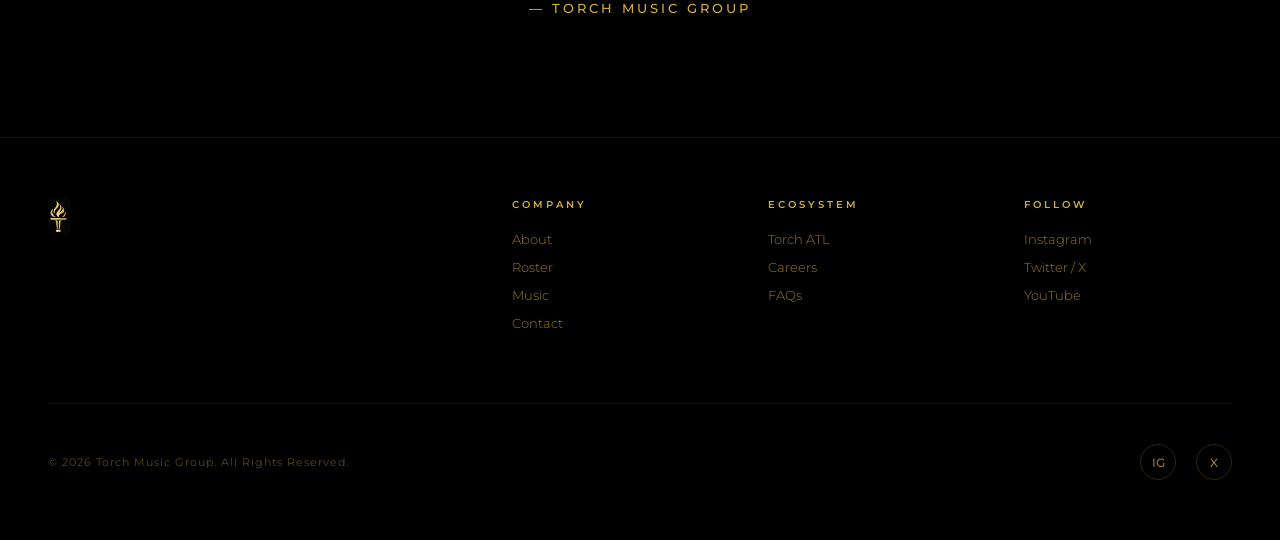
==== commit 4fc5ec5c: "Update founder bio on About page Co-Authored-By: Claude Fable 5.1 <noreply@anthropic.com>" ====
--- a/about.html
+++ b/about.html
@@ -92,9 +92,11 @@
                     <figcaption class="founder-photo-caption">Joi Coleman &middot; Founder &amp; CEO</figcaption>
                 </figure>
                 <div class="founder-bio about-copy">
-                    <p class="section-text reveal reveal-delay-1">Torch Music Group was founded by Joi Coleman &mdash; a Philadelphia native, Atlanta-based Grammy-nominated songwriter and former Atlantic Records A&amp;R.</p>
-                    <p class="section-text reveal reveal-delay-2">Joi spent nine years at Atlantic Records across A&amp;R and studio operations, A&amp;R&rsquo;ing all three of Big Scarr&rsquo;s studio albums and developing artists across the label&rsquo;s roster. During her early years at the label, she also built her own platform in radio &mdash; hosting <em>The Jawn Joi</em> on Dash Radio and producing <em>Streetz Is Watchin&rsquo;</em> on Shade 45. Her songwriting work earned a Grammy nomination on Dreamville&rsquo;s <em>Revenge of the Dreamers III</em>.</p>
-                    <p class="section-text reveal reveal-delay-3">Nine years inside the system taught her one thing about who wins and who loses in this business: work ethic is the variable. Everything else is noise. TMG is built on what she learned, and signs artists who are already the engine of their own careers &mdash; giving them a real infrastructure behind them.</p>
+                    <p class="section-text reveal reveal-delay-1">A Philadelphia native and Clark Atlanta University graduate, Malibu Joi has built her career in Atlanta, spending nine years within the Atlantic Records system working across A&amp;R, artist development, record-making and studio operations.</p>
+                    <p class="section-text reveal reveal-delay-2">Her work includes A&amp;R&rsquo;ing projects for Big Scarr, developing artists across multiple genres, and earning a Grammy nomination as a songwriter on Dreamville&rsquo;s <em>Revenge of the Dreamers III</em>.</p>
+                    <p class="section-text reveal reveal-delay-3">Her career has remained close to the creative process &mdash; from producing radio at Shade 45 and hosting on Dash Radio to years spent in studios working alongside artists, producers and songwriters.</p>
+                    <p class="section-text reveal reveal-delay-3">After nearly a decade inside the major-label system, Joi founded Torch Music Group as an independent music company rooted in artist development, spanning label, management and publishing.</p>
+                    <p class="section-text reveal reveal-delay-3">TMG brings those disciplines together under one roof, working closely with artists, songwriters and producers to develop great music, build meaningful careers and create long-term opportunities around their work.</p>
                 </div>
             </div>
         </div>
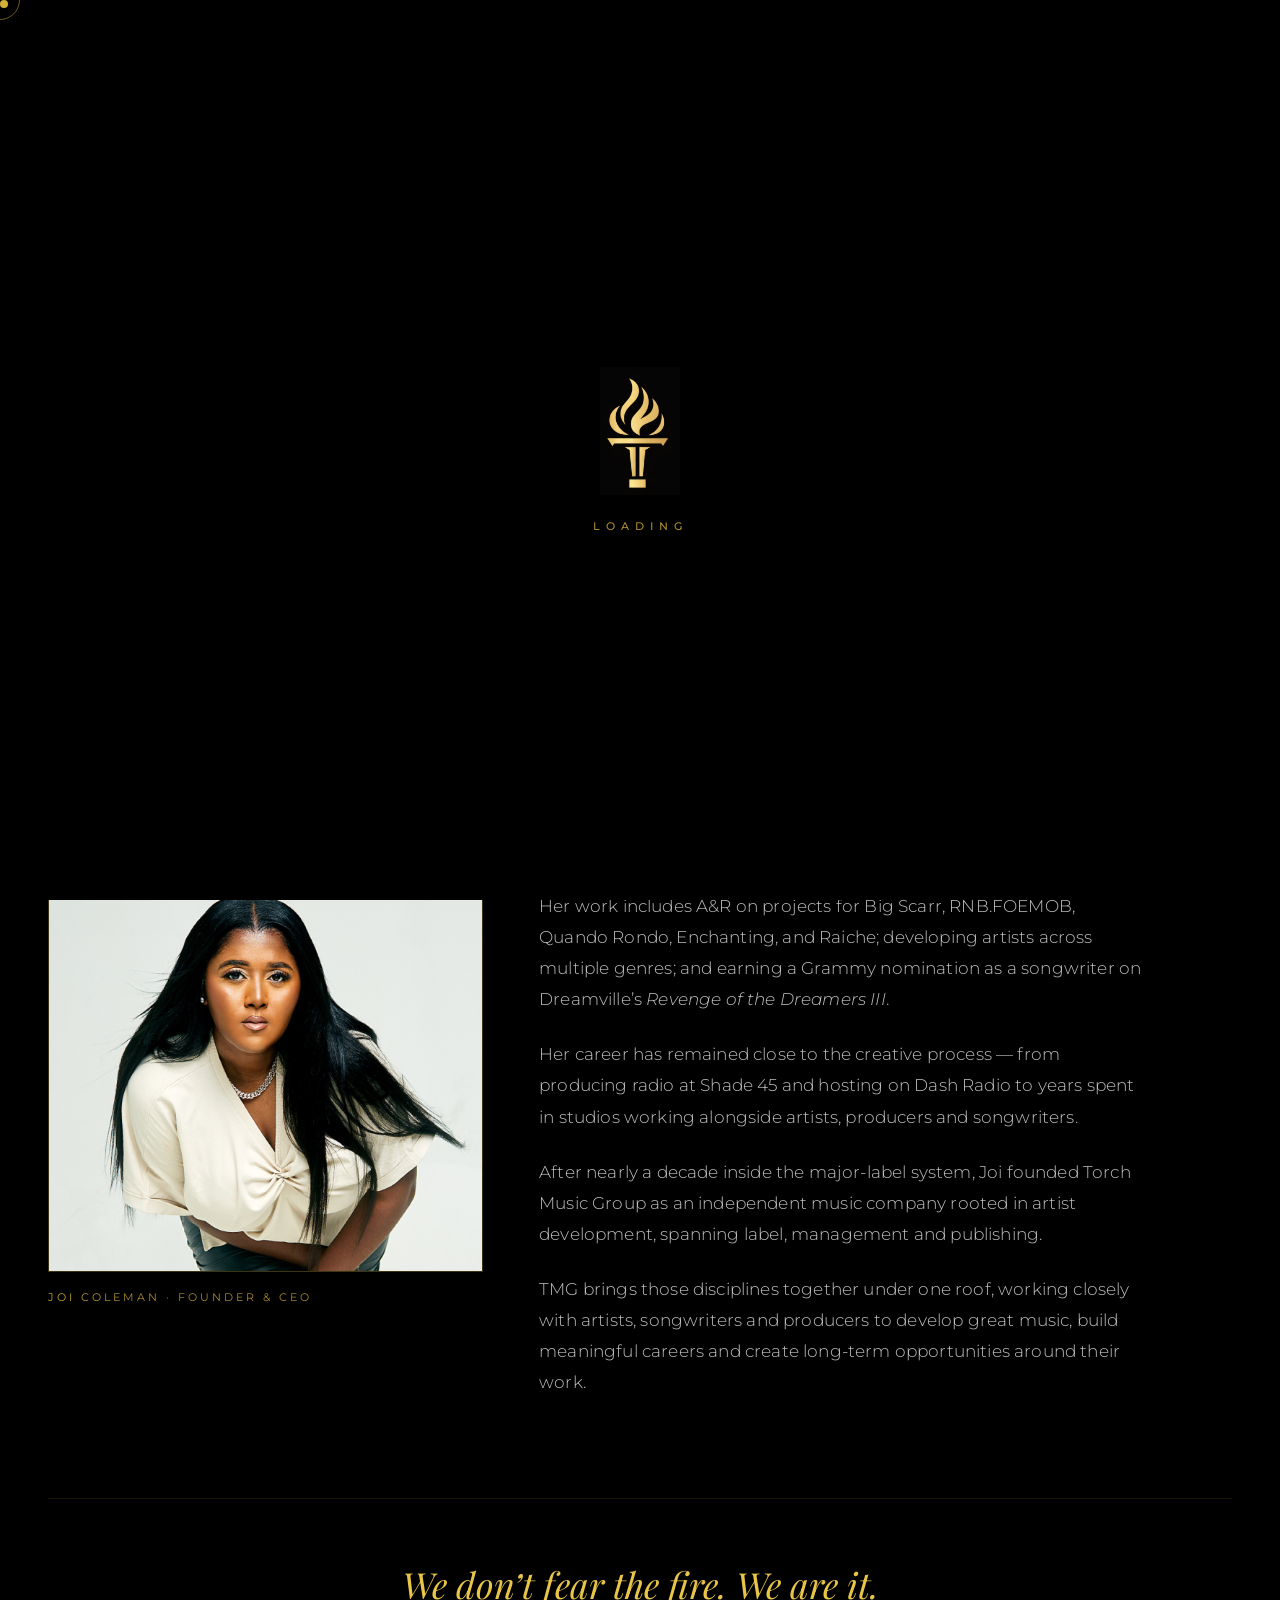
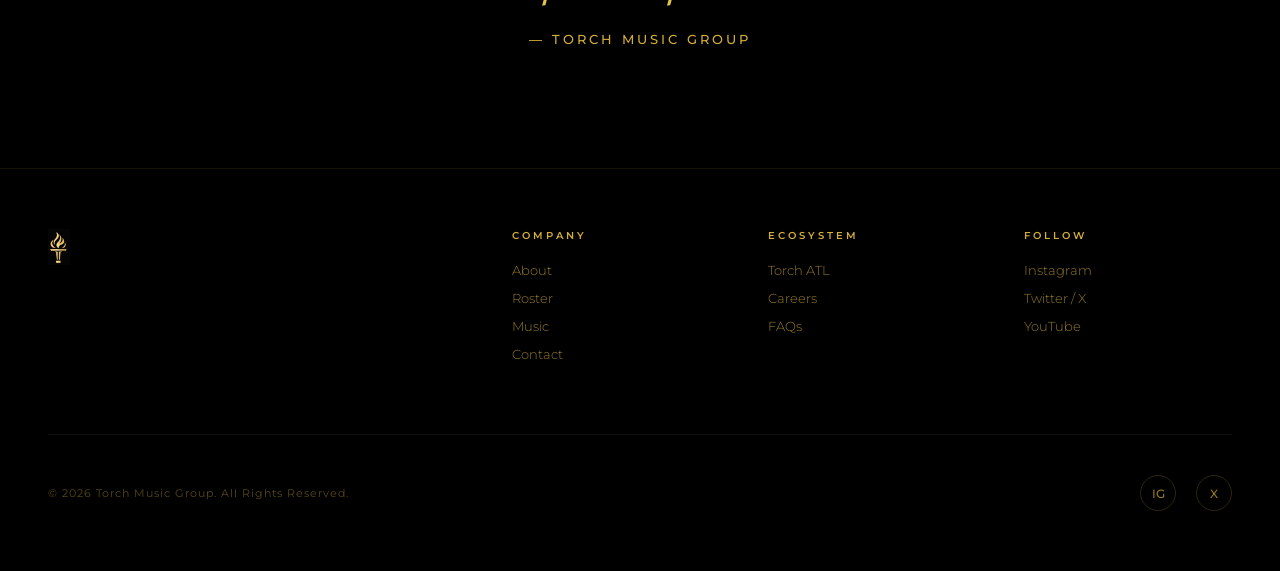
==== commit 46c01d51: "Founder bio: expand A&R credits Co-Authored-By: Claude Fable 5.1 <noreply@anthropic.com>" ====
--- a/about.html
+++ b/about.html
@@ -92,8 +92,8 @@
                     <figcaption class="founder-photo-caption">Joi Coleman &middot; Founder &amp; CEO</figcaption>
                 </figure>
                 <div class="founder-bio about-copy">
-                    <p class="section-text reveal reveal-delay-1">A Philadelphia native and Clark Atlanta University graduate, Malibu Joi has built her career in Atlanta, spending nine years within the Atlantic Records system working across A&amp;R, artist development, record-making and studio operations.</p>
-                    <p class="section-text reveal reveal-delay-2">Her work includes A&amp;R&rsquo;ing projects for Big Scarr, developing artists across multiple genres, and earning a Grammy nomination as a songwriter on Dreamville&rsquo;s <em>Revenge of the Dreamers III</em>.</p>
+                    <p class="section-text reveal reveal-delay-1">A Philadelphia native and Clark Atlanta University graduate, Joi Coleman has built her career in Atlanta, spending nine years within the Atlantic Records system as an A&amp;R executive, with experience spanning artist development, record-making, and studio operations.</p>
+                    <p class="section-text reveal reveal-delay-2">Her work includes A&amp;R on projects for Big Scarr, RNB.FOEMOB, Quando Rondo, Enchanting, and Raiche; developing artists across multiple genres; and earning a Grammy nomination as a songwriter on Dreamville&rsquo;s <em>Revenge of the Dreamers III</em>.</p>
                     <p class="section-text reveal reveal-delay-3">Her career has remained close to the creative process &mdash; from producing radio at Shade 45 and hosting on Dash Radio to years spent in studios working alongside artists, producers and songwriters.</p>
                     <p class="section-text reveal reveal-delay-3">After nearly a decade inside the major-label system, Joi founded Torch Music Group as an independent music company rooted in artist development, spanning label, management and publishing.</p>
                     <p class="section-text reveal reveal-delay-3">TMG brings those disciplines together under one roof, working closely with artists, songwriters and producers to develop great music, build meaningful careers and create long-term opportunities around their work.</p>
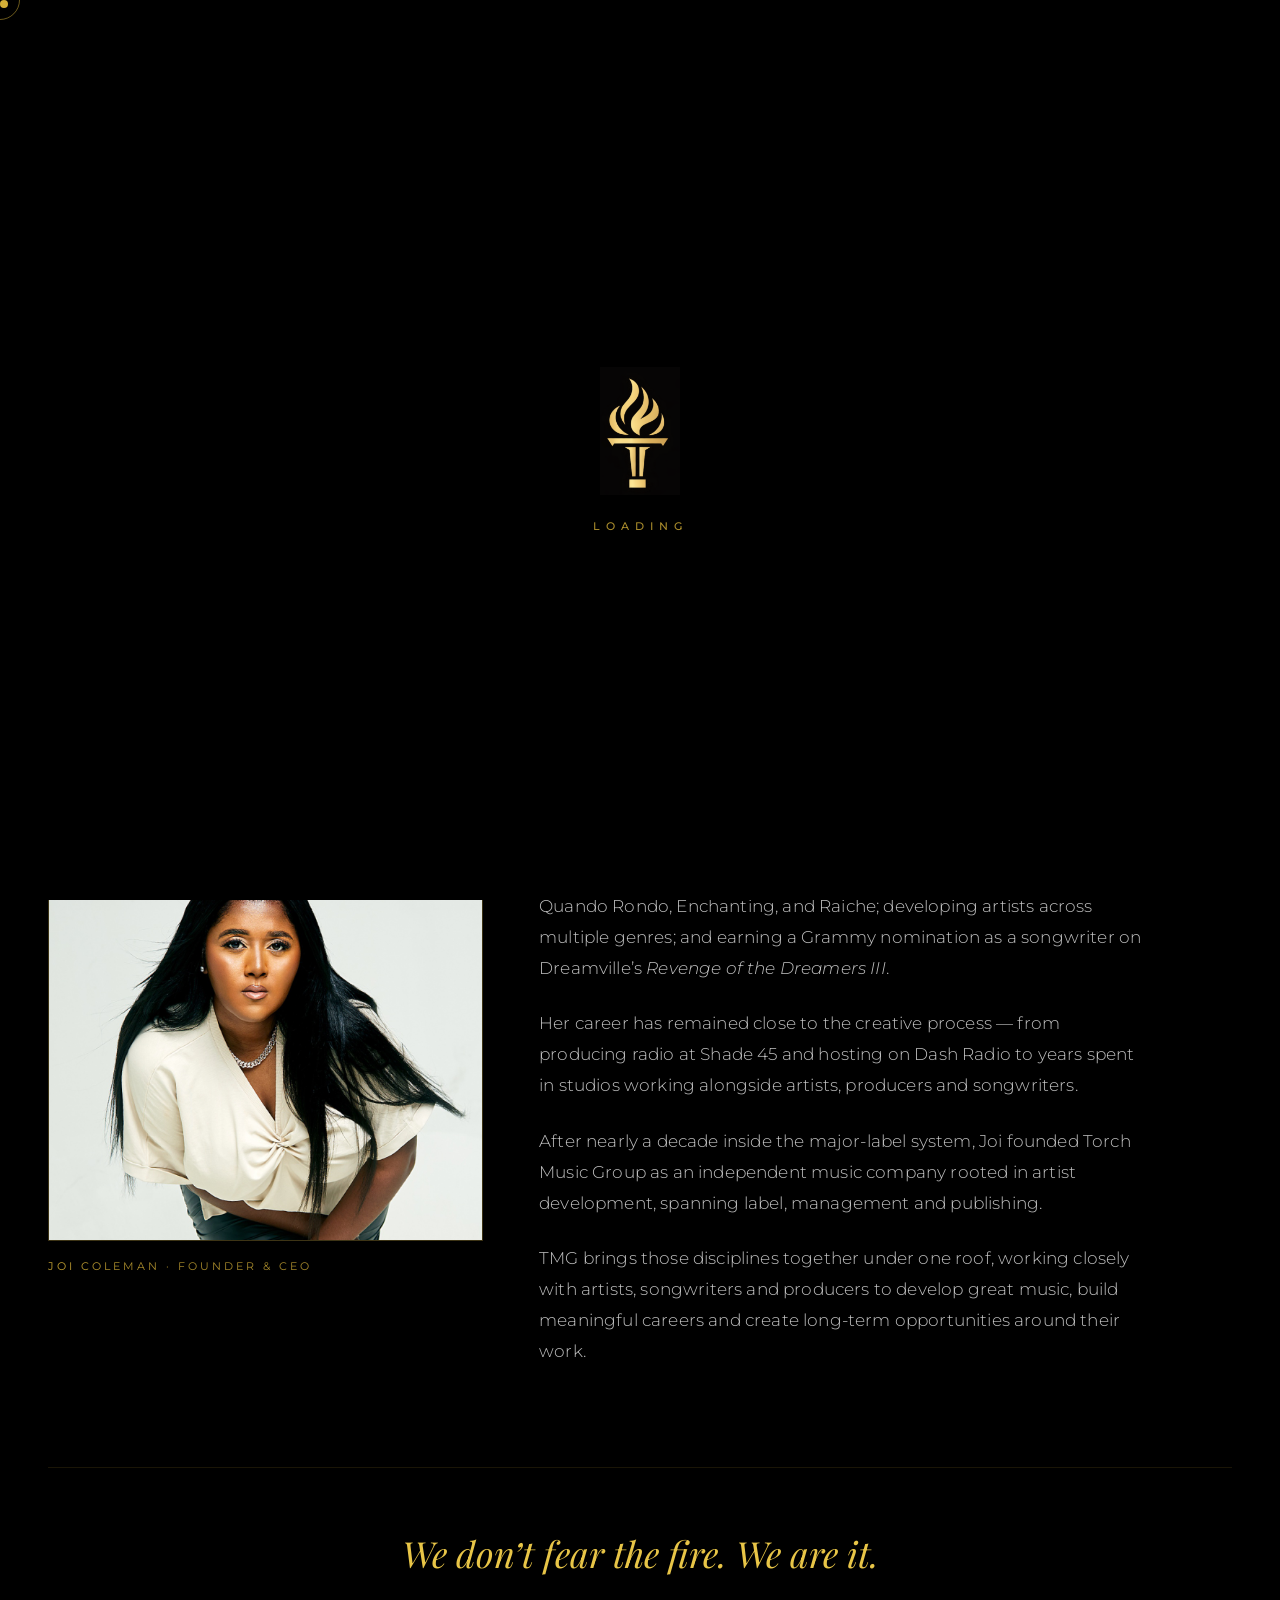
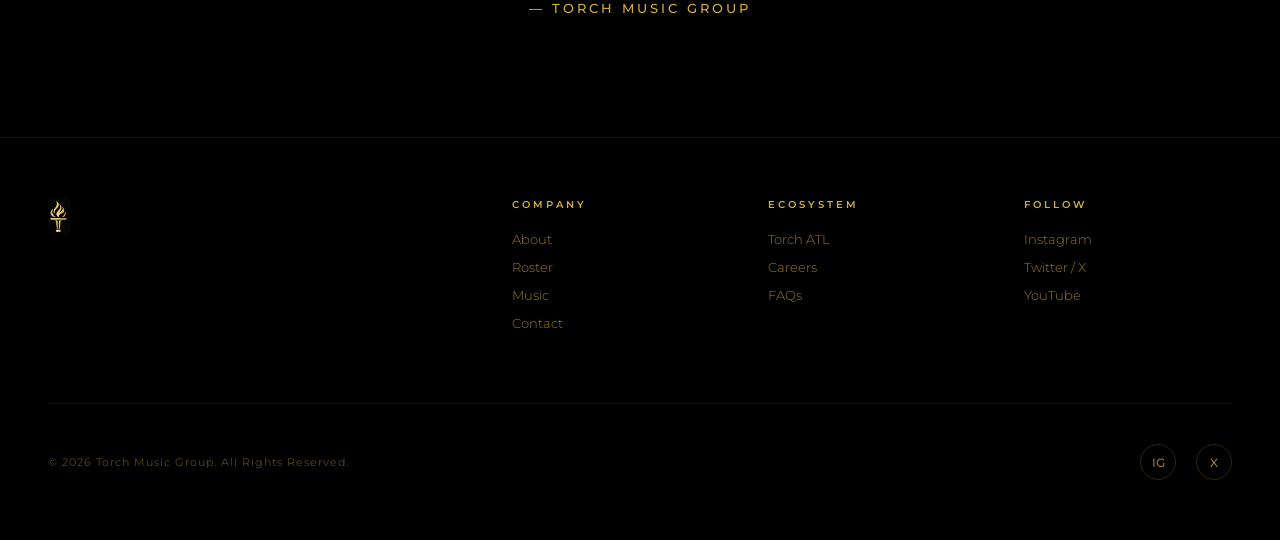
==== commit cf7ab1d2: "About: update company intro copy Co-Authored-By: Claude Fable 5.1 <noreply@anthropic.com>" ====
--- a/about.html
+++ b/about.html
@@ -75,8 +75,8 @@
             </div>
             <div class="about-intro-right">
                 <div class="about-copy">
-                    <p class="section-text reveal reveal-delay-2">Torch Music Group is an Atlanta-based music company built around three connected pillars: management, A&amp;R and artist development, and publishing.</p>
-                    <p class="section-text reveal reveal-delay-2">We carry the torch in honor of those who came before us. We believe artists are creative companies, careers are built record by record, and development is the work, not a phase. Every decision either compounds the career or costs it.</p>
+                    <p class="section-text reveal reveal-delay-2">Torch Music Group is an Atlanta-based music company built across label, management, and publishing, with artist development at our core.</p>
+                    <p class="section-text reveal reveal-delay-2">We carry the torch in honor of those who came before us. We believe artists are creative companies, careers are built record by record, development is the work, and greatness is a daily decision.</p>
                     <p class="section-text reveal reveal-delay-3">TMG is where talent is developed, careers are built, and legacies are made.</p>
                 </div>
             </div>
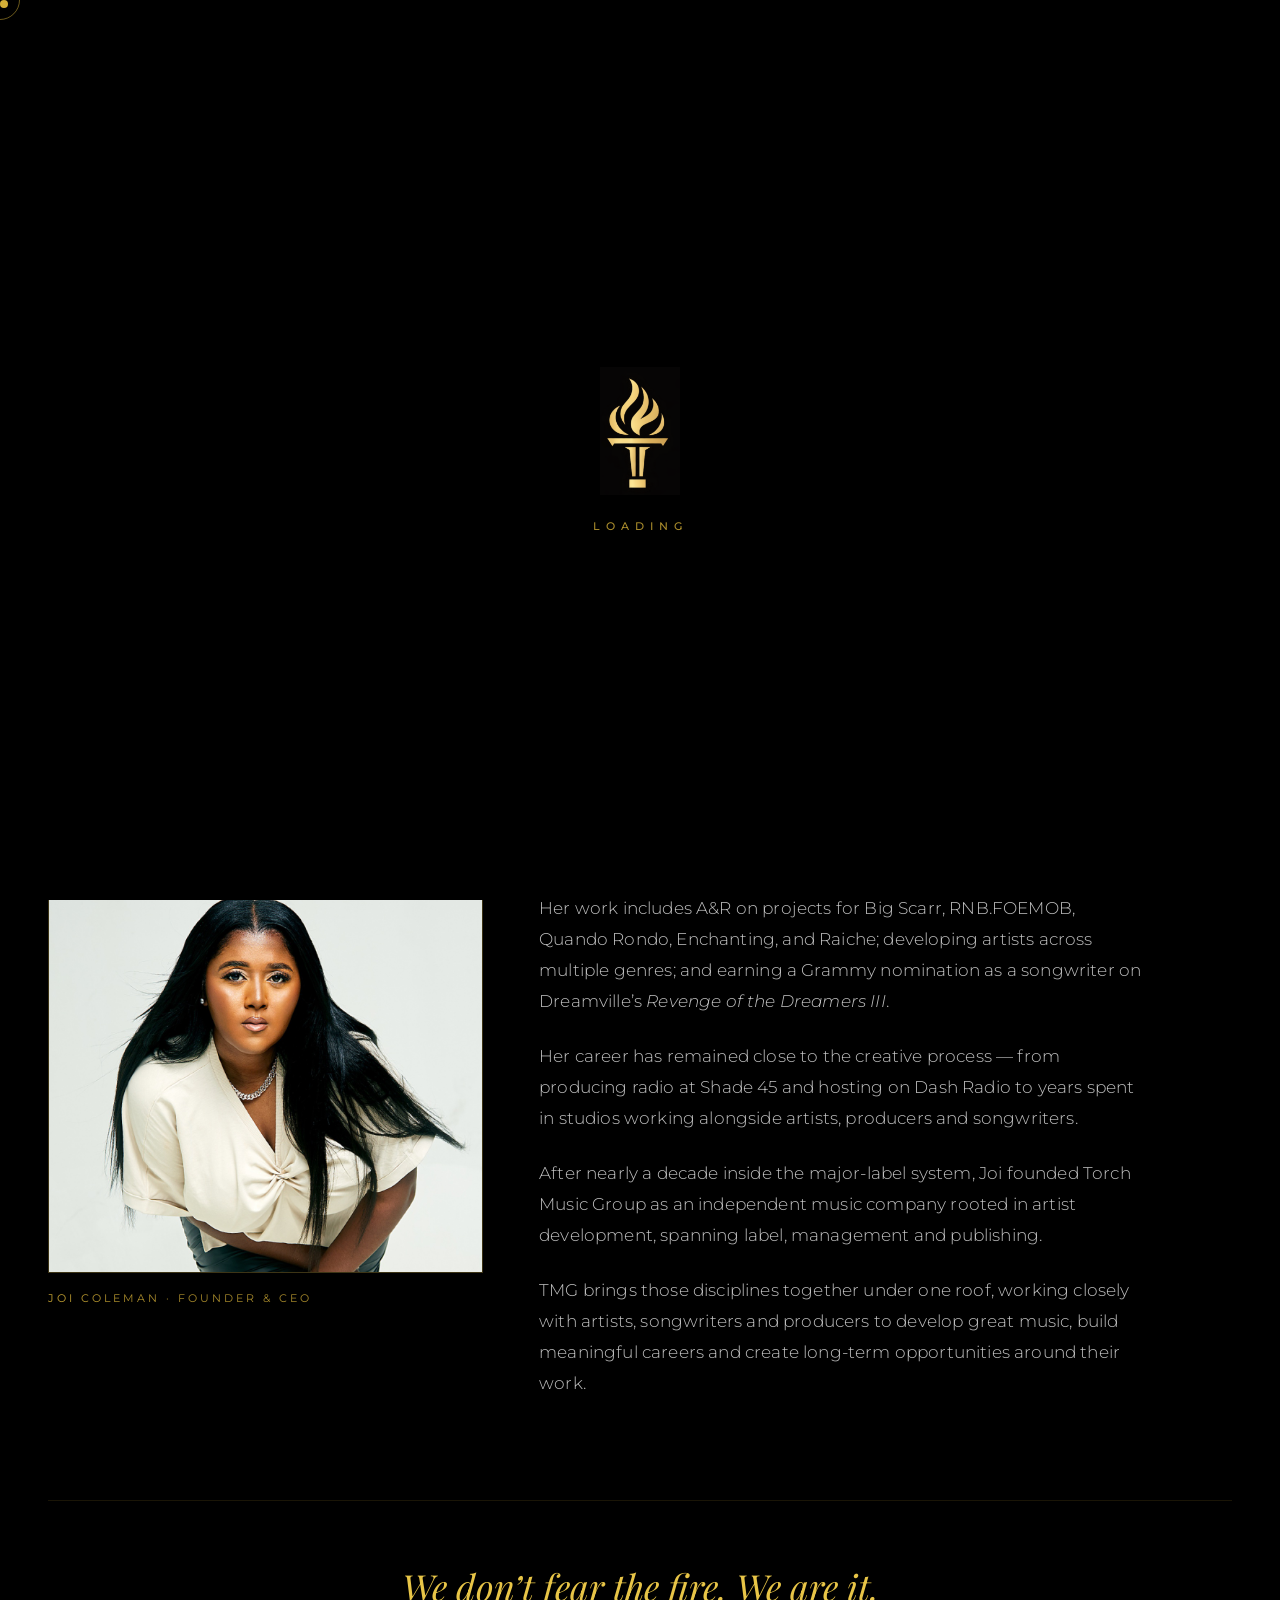
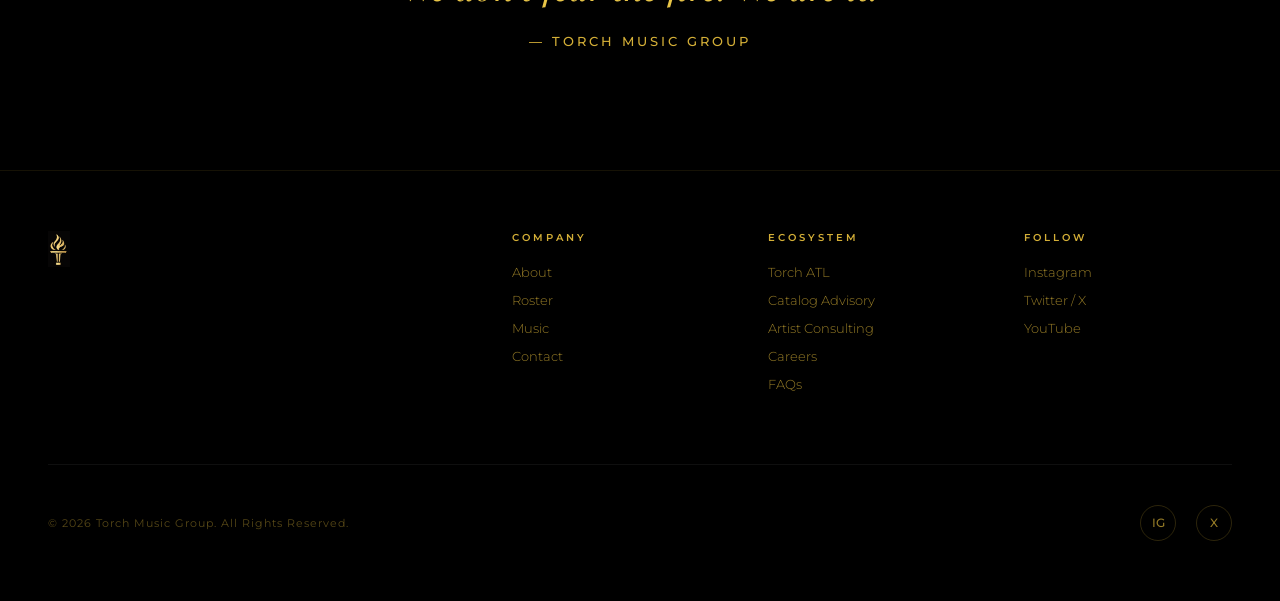
==== commit f3797b97: "Add Artist Strategy Consultation page (artist-services.html); link from nav, footer, home, Contact, " ====
--- a/about.html
+++ b/about.html
@@ -4,7 +4,7 @@
     <meta charset="UTF-8">
     <meta name="viewport" content="width=device-width, initial-scale=1.0">
     <title>About — Torch Music Group</title>
-    <meta name="description" content="Atlanta-based music company built on four pillars: management, artist development and A&R, publishing, and Torch ATL. Vertically integrated by design.">
+    <meta name="description" content="Atlanta-based music company built across label, management, and publishing, with artist development at our core.">
     <meta property="og:title" content="About — Torch Music Group">
     <meta property="og:description" content="Where talent is developed, careers are built, and legacies are made.">
     <meta property="og:image" content="https://torchmusicgroup.com/images/joi-coleman.jpg">
@@ -38,6 +38,8 @@
         <li><a href="about.html">About</a></li>
         <li><a href="roster.html">Roster</a></li>
         <li><a href="music.html">Music</a></li>
+        <li><a href="catalog-advisory.html">Catalog Advisory</a></li>
+        <li><a href="artist-services.html">Consulting</a></li>
         <li><a href="https://torchatl.com" target="_blank" rel="noopener">Torch ATL</a></li>
         <li><a href="careers.html">Careers</a></li>
         <li><a href="faqs.html">FAQs</a></li>
@@ -60,6 +62,8 @@
     <a href="about.html" onclick="closeMobile()">About</a>
     <a href="roster.html" onclick="closeMobile()">Roster</a>
     <a href="music.html" onclick="closeMobile()">Music</a>
+    <a href="catalog-advisory.html" onclick="closeMobile()">Catalog Advisory</a>
+    <a href="artist-services.html" onclick="closeMobile()">Consulting</a>
     <a href="https://torchatl.com" target="_blank" rel="noopener">Torch ATL</a>
     <a href="careers.html" onclick="closeMobile()">Careers</a>
     <a href="faqs.html" onclick="closeMobile()">FAQs</a>
@@ -75,7 +79,7 @@
             </div>
             <div class="about-intro-right">
                 <div class="about-copy">
-                    <p class="section-text reveal reveal-delay-2">Torch Music Group is an Atlanta-based music company built across label, management, and publishing, with artist development at our core.</p>
+                    <p class="section-text reveal reveal-delay-2">Torch Music Group is an Atlanta-based music company built across label, management, and publishing, with artist development at our core. Our <a href="catalog-advisory.html">Catalog Advisory</a> division advises songwriters, producers, artists and estates on the value and sale of their music rights.</p>
                     <p class="section-text reveal reveal-delay-2">We carry the torch in honor of those who came before us. We believe artists are creative companies, careers are built record by record, development is the work, and greatness is a daily decision.</p>
                     <p class="section-text reveal reveal-delay-3">TMG is where talent is developed, careers are built, and legacies are made.</p>
                 </div>
@@ -123,6 +127,8 @@
         <div class="footer-col">
             <div class="footer-col-title">Ecosystem</div>
             <a href="https://torchatl.com" target="_blank" rel="noopener">Torch ATL</a>
+            <a href="catalog-advisory.html">Catalog Advisory</a>
+            <a href="artist-services.html">Artist Consulting</a>
             <a href="careers.html">Careers</a>
             <a href="faqs.html">FAQs</a>
         </div>
--- a/styles.css
+++ b/styles.css
@@ -169,6 +169,7 @@
     color: var(--gold);
     text-decoration: none;
     position: relative;
+    white-space: nowrap;
     transition: color 0.3s ease;
 }
 
@@ -647,6 +648,61 @@
     font-weight: 300;
     opacity: 0.8;
     margin-bottom: 32px;
+}
+
+/* ── Catalog Advisory ── */
+
+.advisory-band {
+    background: var(--grey-dark);
+    padding: 100px 48px;
+    text-align: center;
+    border-top: 1px solid rgba(212, 175, 55, 0.08);
+}
+
+.advisory-band-inner {
+    max-width: 720px;
+    margin: 0 auto;
+}
+
+.advisory-page .section-title {
+    margin-bottom: 16px;
+}
+
+.advisory-tagline {
+    font-family: var(--serif);
+    font-size: clamp(20px, 2.2vw, 30px);
+    font-style: italic;
+    font-weight: 400;
+    line-height: 1.35;
+    color: var(--gold);
+}
+
+.advisory-intro .about-copy {
+    margin-bottom: 0;
+}
+
+.advisory-intro .about-copy .section-text {
+    margin-bottom: 0;
+}
+
+.advisory-cta {
+    margin-top: 80px;
+    padding-top: 60px;
+    border-top: 1px solid rgba(212, 175, 55, 0.12);
+    text-align: center;
+}
+
+.advisory-cta .section-label {
+    margin-bottom: 28px;
+}
+
+.advisory-cta-note {
+    margin-top: 24px;
+    font-family: var(--sans);
+    font-size: 13px;
+    font-weight: 300;
+    letter-spacing: 0.04em;
+    color: rgba(255, 255, 255, 0.6);
 }
 
 /* ── Closing Strip ── */
@@ -1957,6 +2013,17 @@
     .sync-grid { grid-template-columns: repeat(2, 1fr); }
     .careers-grid { grid-template-columns: 1fr; }
     .embed-placeholder { grid-template-columns: 1fr; }
+    .section.advisory-page { padding-top: 128px; }
+}
+
+@media (max-width: 1180px) {
+    .nav-links { gap: 22px; }
+    .nav-links a { letter-spacing: 2px; }
+}
+
+@media (max-width: 920px) {
+    .nav-links { display: none; }
+    .nav-menu-btn { display: flex; }
 }
 
 @media (max-width: 768px) {
@@ -1971,6 +2038,8 @@
     .footer-bottom { flex-direction: column; gap: 20px; text-align: center; }
     .cursor-dot, .cursor-ring { display: none; }
     .contact { padding: 100px 24px; }
+    .advisory-band { padding: 64px 24px; }
+    .section.advisory-page { padding-top: 112px; }
     .contact-categories { flex-direction: column; gap: 32px; }
     .intro-block { padding: 64px 24px; }
     .closing-strip { padding: 80px 24px; }
@@ -1984,5 +2053,120 @@
 @media (max-width: 480px) {
     .hero-headline { font-size: 28px; }
     .hero-logo-main { width: 180px; }
+    .mobile-menu { gap: 26px; }
+    .mobile-menu a { font-size: 28px; }
     .music-grid { grid-template-columns: 1fr; }
 }
+
+/* ── Artist Strategy Consultation ── */
+
+.consult-page .advisory-intro .section-label {
+    margin-bottom: 20px;
+}
+
+.consult-page .what-we-do {
+    max-width: 1000px;
+}
+
+.consult-page .about-copy .section-text {
+    margin-bottom: 24px;
+}
+
+.consult-page .about-copy .section-text:last-child {
+    margin-bottom: 0;
+}
+
+.consult-steps {
+    list-style: none;
+    margin-top: 40px;
+    max-width: 760px;
+    display: flex;
+    flex-direction: column;
+    gap: 40px;
+}
+
+.consult-step {
+    display: grid;
+    grid-template-columns: 64px 1fr;
+    gap: 24px;
+    align-items: start;
+    padding-top: 24px;
+    border-top: 1px solid rgba(212, 175, 55, 0.2);
+}
+
+.consult-step-num {
+    font-family: var(--serif);
+    font-size: 28px;
+    font-weight: 400;
+    color: var(--gold);
+    opacity: 0.6;
+    line-height: 1;
+    padding-top: 4px;
+}
+
+.consult-pricing {
+    margin-top: 100px;
+    padding: 72px 32px;
+    border: 1px solid rgba(212, 175, 55, 0.3);
+    text-align: center;
+    max-width: 760px;
+    margin-left: auto;
+    margin-right: auto;
+}
+
+.consult-pricing .section-label {
+    margin-bottom: 20px;
+}
+
+.consult-price {
+    font-family: var(--serif);
+    font-size: clamp(56px, 7vw, 88px);
+    font-weight: 400;
+    line-height: 1;
+    color: var(--gold);
+    margin-bottom: 20px;
+}
+
+.consult-price-note {
+    font-family: var(--sans);
+    font-size: 12px;
+    letter-spacing: 0.08em;
+    text-transform: uppercase;
+    font-weight: 400;
+    color: rgba(212, 175, 55, 0.7);
+    margin-bottom: 36px;
+    line-height: 1.8;
+}
+
+.consult-faq {
+    max-width: 760px;
+    margin-top: 32px;
+}
+
+.consult-faq .faq-item {
+    border-bottom: 1px solid rgba(212, 175, 55, 0.15);
+}
+
+.consult-faq .faq-question {
+    color: var(--gold);
+}
+
+.consult-faq .faq-toggle {
+    color: var(--gold);
+}
+
+.consult-faq .faq-answer p {
+    color: var(--gold);
+    opacity: 0.75;
+}
+
+.consult-faq .faq-answer a {
+    color: var(--gold);
+}
+
+@media (max-width: 768px) {
+    .consult-step { grid-template-columns: 44px 1fr; gap: 16px; }
+    .consult-step-num { font-size: 22px; }
+    .consult-pricing { padding: 48px 20px; margin-top: 72px; }
+    .consult-steps { gap: 28px; }
+}
